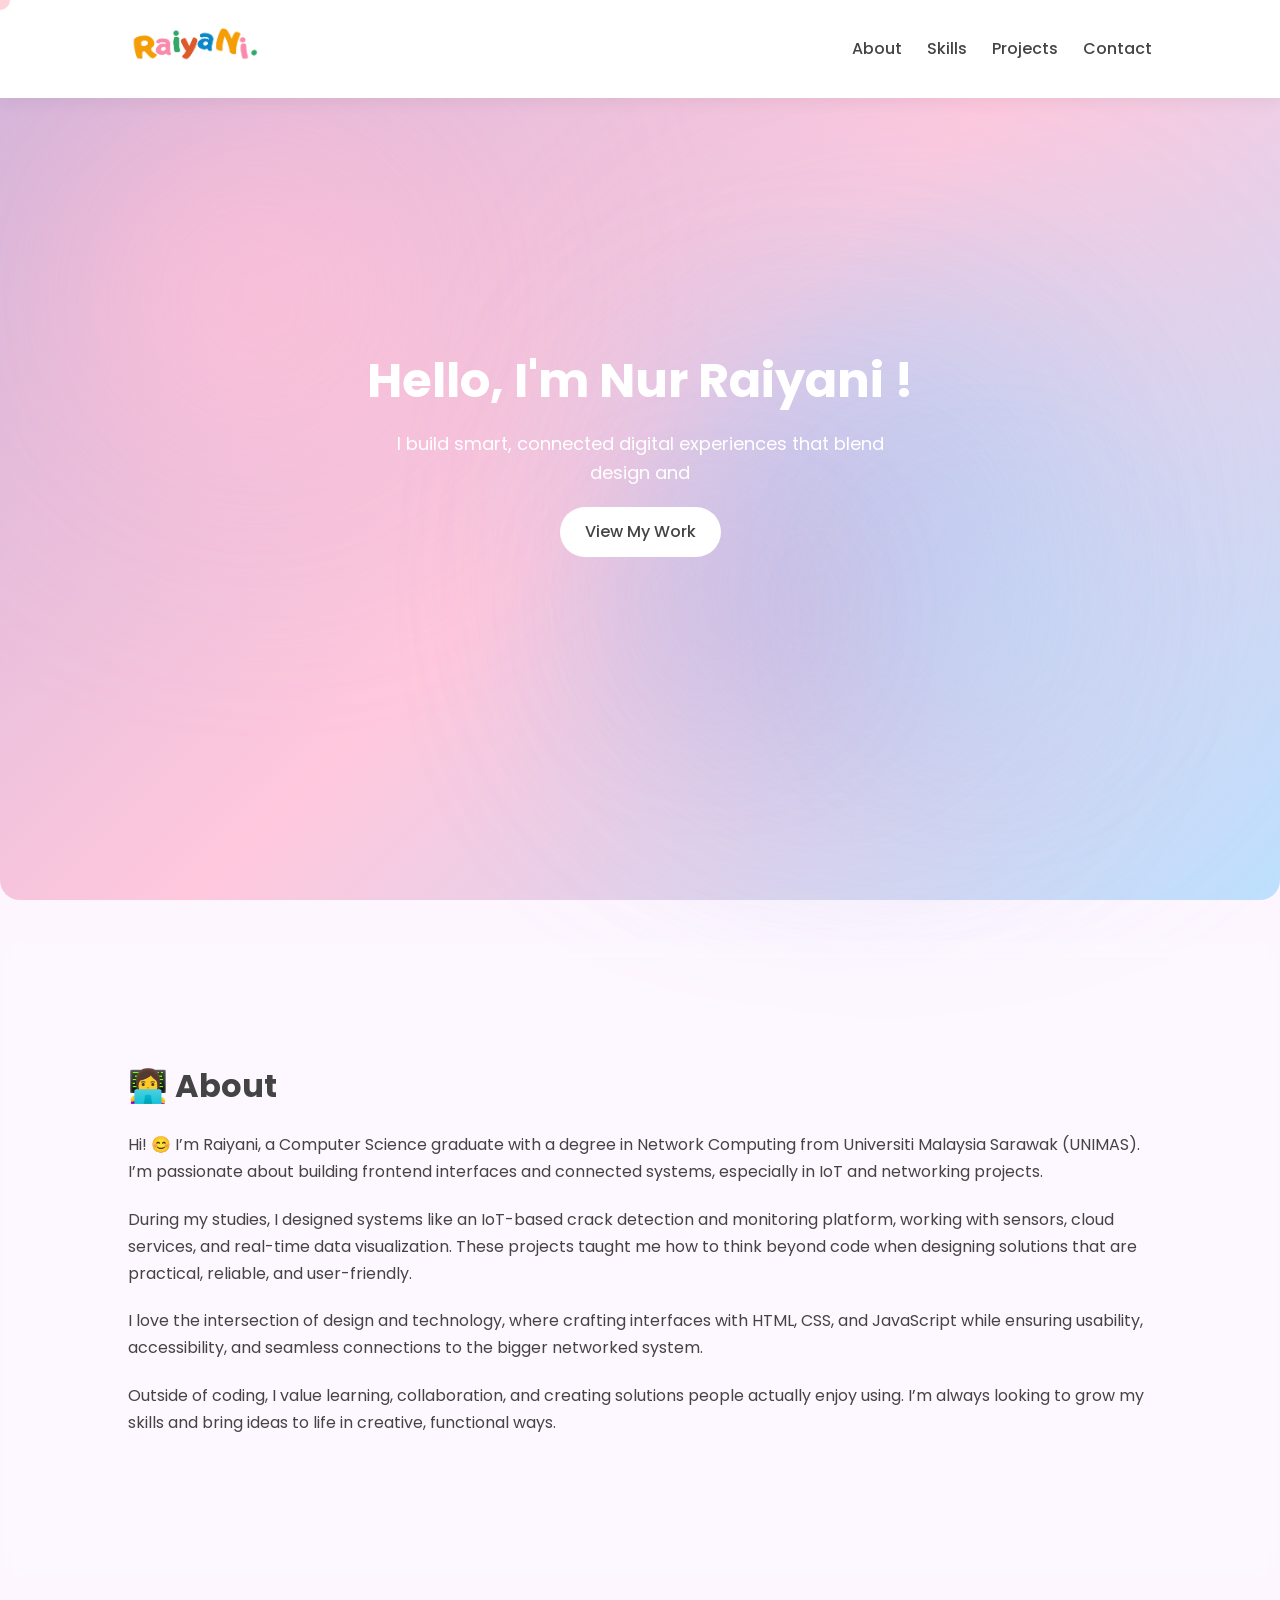
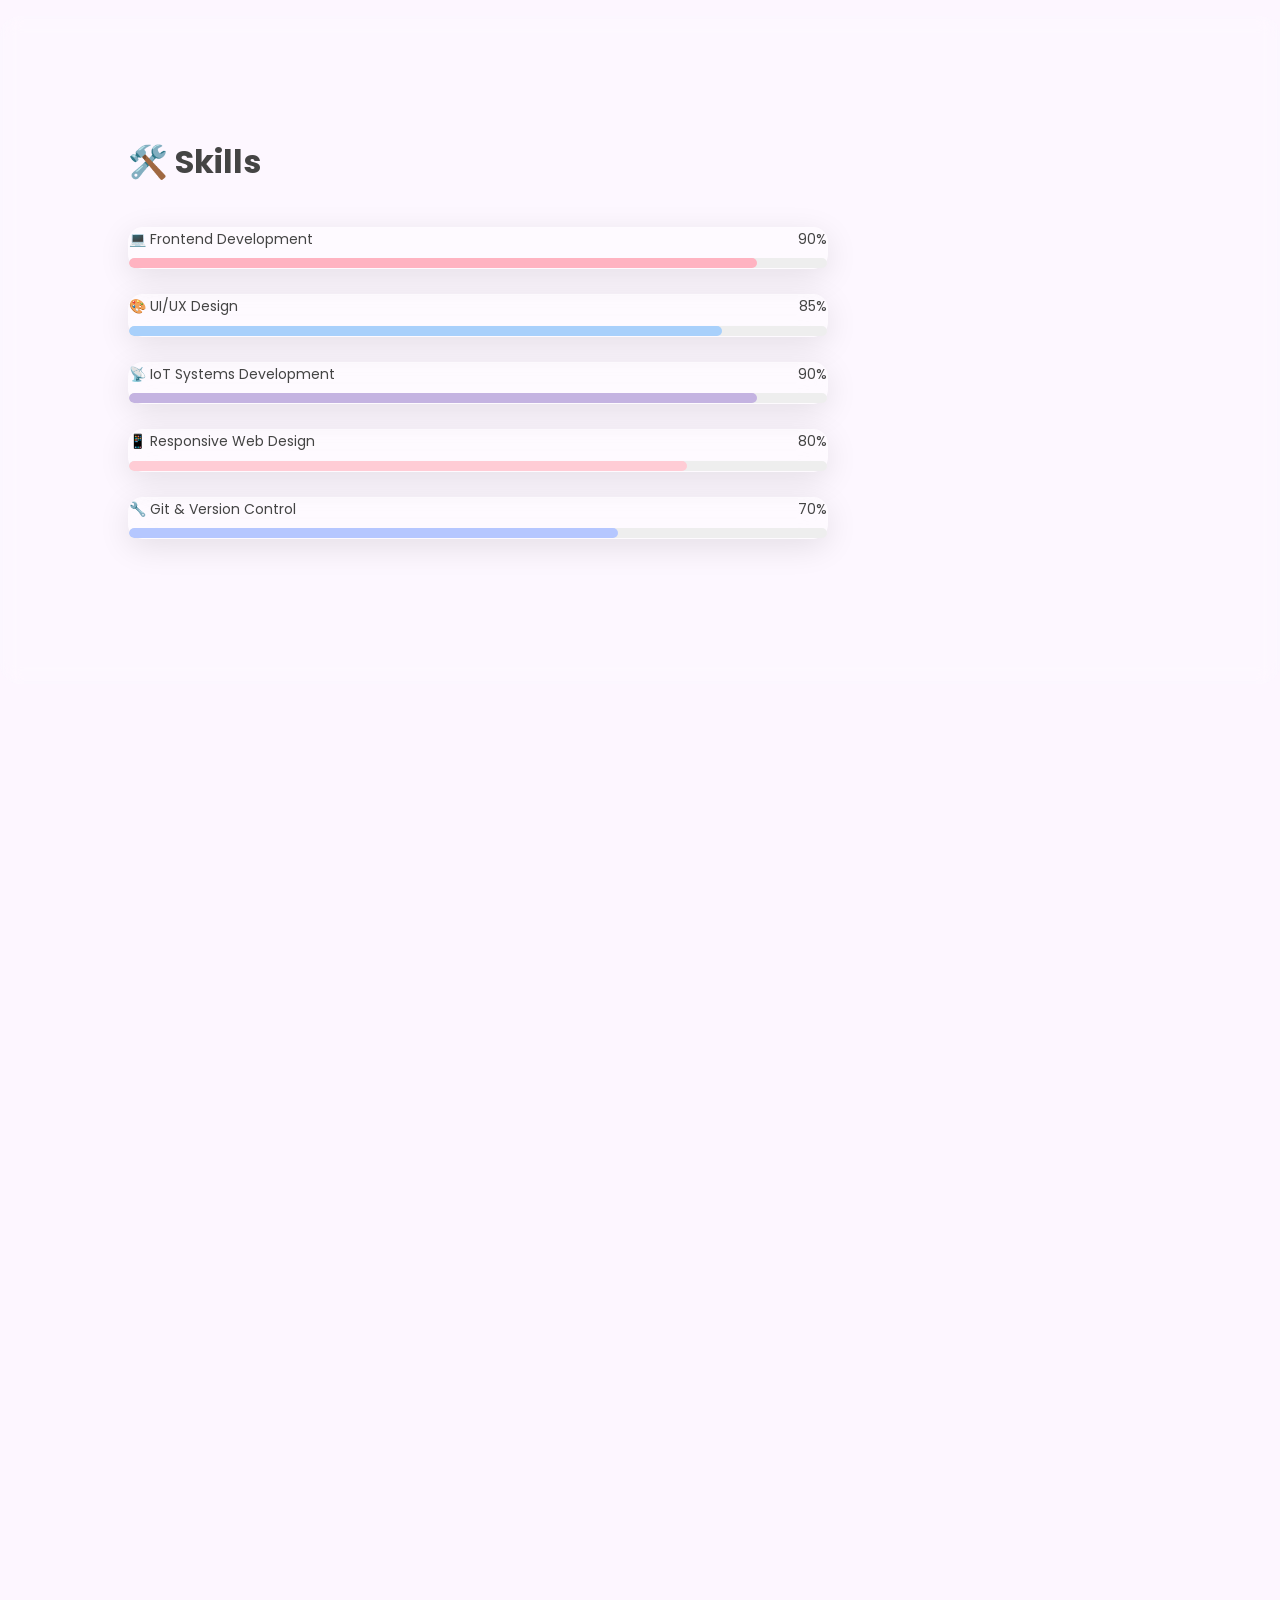
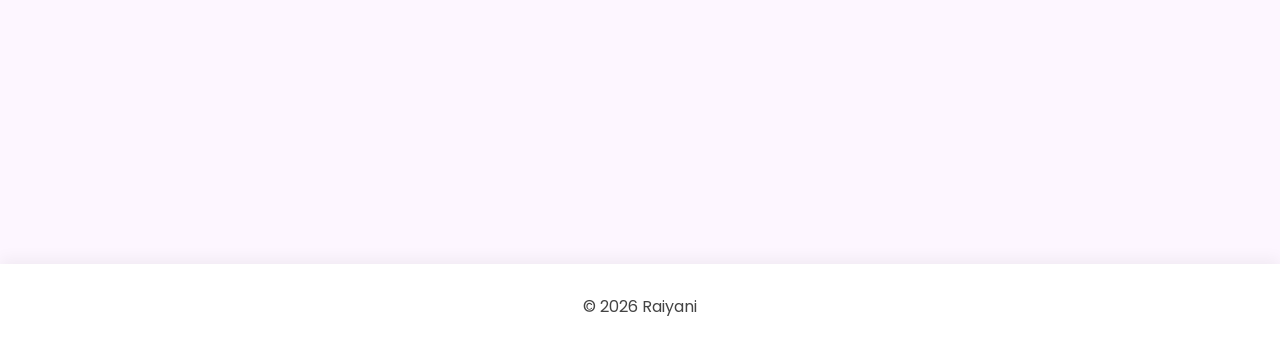
==== index.html @ e4a605f2 "beautify skills part" ====
<!DOCTYPE html>
<html lang="en">
<head>
  <meta charset="UTF-8">
  <meta name="viewport" content="width=device-width, initial-scale=1.0">
  <title>Raiyani Portfolio</title>
  <link rel="stylesheet" href="style.css">
  <link href="https://fonts.googleapis.com/css2?family=Poppins:wght@300;400;600&display=swap" rel="stylesheet">
</head>
<body>

  <!-- NAVBAR -->
  <header>
    <nav class="navbar">
       <div class="logo">
        <a href="#hero">
          <img src="images/logo.png" alt="Raiyani Logo" />
        </a>
      </div>
      <ul class="nav-links">
        <li><a href="#about">About</a></li>
        <li><a href="#skills">Skills</a></li>
        <li><a href="#projects">Projects</a></li>
        <li><a href="#contact">Contact</a></li>
      </ul>
      <div class="hamburger">
        <span></span>
        <span></span>
        <span></span>
      </div>
    </nav>
  </header>

  <!-- HERO -->
  <section class="hero">
    <div class="hero-content">
      <h1>Hello, I'm <span>Nur Raiyani !</span></h1>
      <p class="typing"></p>
      <a href="#projects" class="btn">View My Work</a>
    </div>

    <!-- Floating Shapes -->
    <div class="floating-shape shape1"></div>
    <div class="floating-shape shape2"></div>
    <div class="floating-shape shape3"></div>

    <!-- Animated Blobs -->
    <div class="blob blob1"></div>
    <div class="blob blob2"></div>
    <div class="blob blob3"></div>
  </section>

  <!-- ABOUT -->
  <section id="about">
    <h2>👩‍💻 About</h2>
    <p>
    Hi! 😊 I’m Raiyani, a Computer Science graduate with a degree in Network Computing from Universiti Malaysia Sarawak (UNIMAS). I’m passionate about building frontend interfaces and connected systems, especially in IoT and networking projects.
    </p>

    <p>
    During my studies, I designed systems like an IoT-based crack detection and monitoring platform, working with sensors, cloud services, and real-time data visualization. These projects taught me how to think beyond code when designing solutions that are practical, reliable, and user-friendly.
    </p>

    <p>
    I love the intersection of design and technology, where crafting interfaces with HTML, CSS, and JavaScript while ensuring usability, accessibility, and seamless connections to the bigger networked system.
    </p>

    <p>
    Outside of coding, I value learning, collaboration, and creating solutions people actually enjoy using. I’m always looking to grow my skills and bring ideas to life in creative, functional ways.
    </p>
  </section>

  <!-- SKILLS -->
  <section id="skills">
    <h2>🛠️ Skills</h2>
    <div class="skills-container">
      <div class="skill-bar">
        <div class="skill-info"><span>💻 Frontend Development</span><span>90%</span></div>
        <div class="skill-progress"><div class="skill-fill html"></div></div>
      </div>
      <div class="skill-bar">
        <div class="skill-info"><span>🎨 UI/UX Design</span><span>85%</span></div>
        <div class="skill-progress"><div class="skill-fill css"></div></div>
      </div>
      <div class="skill-bar">
        <div class="skill-info"><span>📡 IoT Systems Development</span><span>90%</span></div>
        <div class="skill-progress"><div class="skill-fill js"></div></div>
      </div>
      <div class="skill-bar">
        <div class="skill-info"><span>📱 Responsive Web Design</span><span>80%</span></div>
        <div class="skill-progress"><div class="skill-fill ui"></div></div>
      </div>
      <div class="skill-bar">
        <div class="skill-info"><span>🔧 Git & Version Control</span><span>70%</span></div>
        <div class="skill-progress"><div class="skill-fill figma"></div></div>
      </div>
    </div>
  </section>

  <!-- PROJECTS -->
  <section id="projects">
    <h2>📂 Projects</h2>
    <div class="projects-grid">

      <div class="project-card">
        <div class="project-img-container">
          <img src="images/project1.png" alt="Project">
          <span class="open-text">OPEN</span>
        </div>
        <div class="project-info">
          <h3>Portfolio Website</h3>
          <p>A modern responsive portfolio built with HTML, CSS and JavaScript.</p>
          <div class="project-tags">
            <span>HTML</span>
            <span>CSS</span>
            <span>JavaScript</span>
          </div>
          <div class="project-links">
            <a href="#">Live</a>
            <a href="#">Code</a>
          </div>
        </div>
      </div>

      <div class="project-card">
        <div class="project-img-container">
          <img src="images/project2.png" alt="Project">
          <span class="open-text">OPEN</span>
        </div>
        <div class="project-info">
          <h3>UI Design Concept</h3>
          <p>Designed modern UI layouts and components using Figma.</p>
          <div class="project-tags">
            <span>UI</span>
            <span>Figma</span>
            <span>Design</span>
          </div>
          <div class="project-links">
            <a href="#">Preview</a>
          </div>
        </div>
      </div>

    </div>
  </section>

  <!-- CONTACT -->
  <section id="contact">
    <h2>📞 Contact</h2>
    <p>Email: your@email.com</p>
  </section>

  <!-- FOOTER -->
  <footer>
    <p>© 2026 Raiyani</p>
  </footer>

  <!-- PINK CURSOR -->
  <div class="cursor"></div>

  <script src="script.js"></script>
</body>
</html>
---- style.css ----
/* RESET */
*{margin:0;padding:0;box-sizing:border-box;}
body{font-family:'Poppins',sans-serif;background:#fdf6ff;color:#444;line-height:1.6;}
html{scroll-behavior:smooth;scroll-padding-top:80px;}

/* NAVBAR */
.navbar{display:flex;justify-content:space-between;align-items:center;padding:20px 10%;position:fixed;top:0;width:100%;background:white;box-shadow:0 5px 15px rgba(0,0,0,0.05);z-index:1000;}
.logo img {
  height: 50px;       /* adjust size as needed */
  width: auto;
  object-fit: contain;
}
.nav-links{display:flex;list-style:none;}
.nav-links li{margin-left:25px;}
.nav-links a{text-decoration:none;color:#444;font-weight:500;transition:0.3s;}
.nav-links a:hover{color:#a2d2ff;}
.hamburger{display:none;flex-direction:column;cursor:pointer;}
.hamburger span{height:3px;width:25px;background:#444;margin:4px 0;border-radius:5px;transition:0.3s;}

h2 {
  display: flex;
  align-items: center;
  gap: 10px;
}

/* HERO */
.hero{height:100vh;display:flex;align-items:center;justify-content:center;position:relative;text-align:center;background:linear-gradient(135deg,#cdb4db,#ffc8dd,#bde0fe);overflow:visible;color:white;}
.hero-content{position:relative;z-index:2;}
.hero-content h1{font-size:48px;margin-bottom:10px;}
.hero span{color:white;}
.hero-content p{max-width:500px;margin:auto;}
.typing{margin-top:10px;font-size:18px;color:white;min-height:24px;}
.btn{display:inline-block;margin-top:20px;padding:12px 25px;background:white;color:#444;border-radius:25px;text-decoration:none;font-weight:500;transition:0.3s;}
.btn:hover{transform:translateY(-3px);box-shadow:0 5px 15px rgba(0,0,0,0.1);}

/* FLOATING SHAPES */
.floating-shape{position:absolute;border-radius:50%;opacity:0.4;filter:blur(80px);animation:float 10s infinite ease-in-out;z-index:1;will-change:transform,opacity;}
.shape1{width:250px;height:250px;background:#ffc8dd;top:20%;left:10%;}
.shape2{width:200px;height:200px;background:#bde0fe;bottom:20%;right:15%;animation-delay:2s;}
.shape3{width:150px;height:150px;background:#cdb4db;top:60%;left:50%;animation-delay:4s;}
@keyframes float{0%{transform:translateY(0)}50%{transform:translateY(-30px)}100%{transform:translateY(0)}}

/* ANIMATED BLOBS */
.blob{position:absolute;border-radius:50%;filter: blur(120px);opacity:0.7;animation:blobMove 30s infinite alternate;z-index:0;background-size:200% 200%;will-change:transform,opacity;}
.blob1{width:400px;height:400px;background:linear-gradient(135deg, #ffafcc, #ffc8dd);top:10%;left:5%;animation-delay:0s;}
.blob2{width:500px;height:500px;background:linear-gradient(135deg, #a8d0fb, #bde0fe);top:30%;right:10%;animation-delay:5s;}
.blob3{width:350px;height:350px;background:linear-gradient(135deg, #c4b3e1, #cdb4db);bottom:15%;left:50%;animation-delay:10s;}
@keyframes blobMove{0%{transform:translate(0px,0px) scale(1);background-position:0% 50%;}50%{transform:translate(50px,-30px) scale(1.1);background-position:100% 50%;}100%{transform:translate(-30px,50px) scale(0.9);background-position:0% 50%;}}

/* SECTIONS */
section{padding:120px 10%;background: rgba(255,255,255,0.15);backdrop-filter: blur(10px);-webkit-backdrop-filter: blur(10px);border-radius: 20px;margin-bottom:40px;}
section:not(.hero){opacity:0;transform:translateY(40px);transition:0.6s;}
h2{font-size:32px;margin-bottom:20px;}

#about p {
  margin-bottom: 20px; /* adds space between paragraphs */
  line-height: 1.7;     /* makes it more readable */
}

/* SKILLS */
.skills-container{max-width:700px;margin-top:40px;}
.skill-bar{margin-bottom:25px;background: rgba(255,255,255,0.25);backdrop-filter: blur(15px);-webkit-backdrop-filter: blur(15px);border-radius: 15px;box-shadow: 0 8px 32px rgba(0,0,0,0.1);transition: 0.3s ease;border: 1px solid rgba(255,255,255,0.2);}
.skill-bar:hover{transform: translateY(-5px) scale(1.02);box-shadow: 0 15px 35px rgba(0,0,0,0.15);}
.skill-info{display:flex;justify-content:space-between;margin-bottom:8px;font-size:14px;}
.skill-progress{width:100%;height:10px;background:#eee;border-radius:20px;overflow:hidden;}
.skill-fill{height:100%;width:0;border-radius:20px;transition:width 1.5s ease;}
.skill-fill.html{background:#ffb3c1;}
.skill-fill.css{background:#a8d0fb;}
.skill-fill.js{background:#c4b3e1;}
.skill-fill.ui{background:#ffccd5;}
.skill-fill.figma{background:#b5c7ff;}

/* PROJECTS */
.projects-grid{display:grid;grid-template-columns:repeat(auto-fit,minmax(250px,1fr));gap:30px;margin-top:30px;}
.project-card{position:relative;background:white;padding:20px;border-radius:15px;box-shadow:0 10px 25px rgba(0,0,0,0.08);transition:0.3s;cursor:pointer;}
.project-card:hover{transform:translateY(-5px) scale(1.02);box-shadow:0 15px 35px rgba(0,0,0,0.15);}

/* IMAGE HOVER + OPEN TEXT */
.project-img-container{position:relative;overflow:hidden;border-radius:10px;}
.project-img-container img{width:100%;height:180px;object-fit:cover;transition:filter 0.3s ease, transform 0.3s ease;}
.project-img-container:hover img{filter:blur(3px);transform:scale(1.05);}
.open-text{position:absolute;top:50%;left:50%;transform:translate(-50%,-50%);color:white;font-weight:600;font-size:24px;opacity:0;pointer-events:none;transition:opacity 0.3s ease;}
.project-img-container:hover .open-text{opacity:1;}
.project-info{position:static;opacity:1;background:none;backdrop-filter:none;color:#444;}
.project-info h3{margin-bottom:10px;font-size:18px;}
.project-info p{font-size:14px;margin-bottom:10px;}
.project-tags{margin-bottom:10px;}
.project-tags span{background:#f0f0f0;color:#444;font-weight:500;padding:4px 10px;border-radius:12px;margin-right:5px;}
.project-links a{text-decoration:none;background:#cdb4db;color:white;padding:6px 12px;border-radius:15px;font-size:12px;margin-right:5px;transition:0.3s;}
.project-links a:hover{background:#a2d2ff;}

/* CONTACT & FOOTER */
#contact p{margin-top:10px;}
footer{text-align:center;padding:30px;background:white;margin-top:60px;box-shadow:0 -5px 15px rgba(0,0,0,0.05);}

/* CURSOR */
.cursor{position:fixed;top:0;left:0;width:20px;height:20px;background:rgba(255,192,203,0.7);border-radius:50%;pointer-events:none;transform:translate(-50%,-50%);transition:width 0.2s ease,height 0.2s ease,background 0.2s ease;z-index:2000;}

/* MOBILE */
@media(max-width:768px){
  .hero h1{font-size:32px;}
  .hero-content p{font-size:14px;}
  .hamburger{display:flex;}
  .nav-links{position:absolute;top:70px;right:0;background:white;width:200px;flex-direction:column;text-align:center;padding:20px 0;box-shadow:0 10px 20px rgba(0,0,0,0.1);transform:translateX(100%);transition:0.3s;}
  .nav-links li{margin:15px 0;}
  .nav-links.active{transform:translateX(0);}
  section{padding:100px 8%;}
  .projects-grid{grid-template-columns:1fr;}
  .blob2,.blob3,.floating-shape{display:none;}
  .floating-shape{filter:blur(40px);}
  .blob{filter:blur(80px);}
}
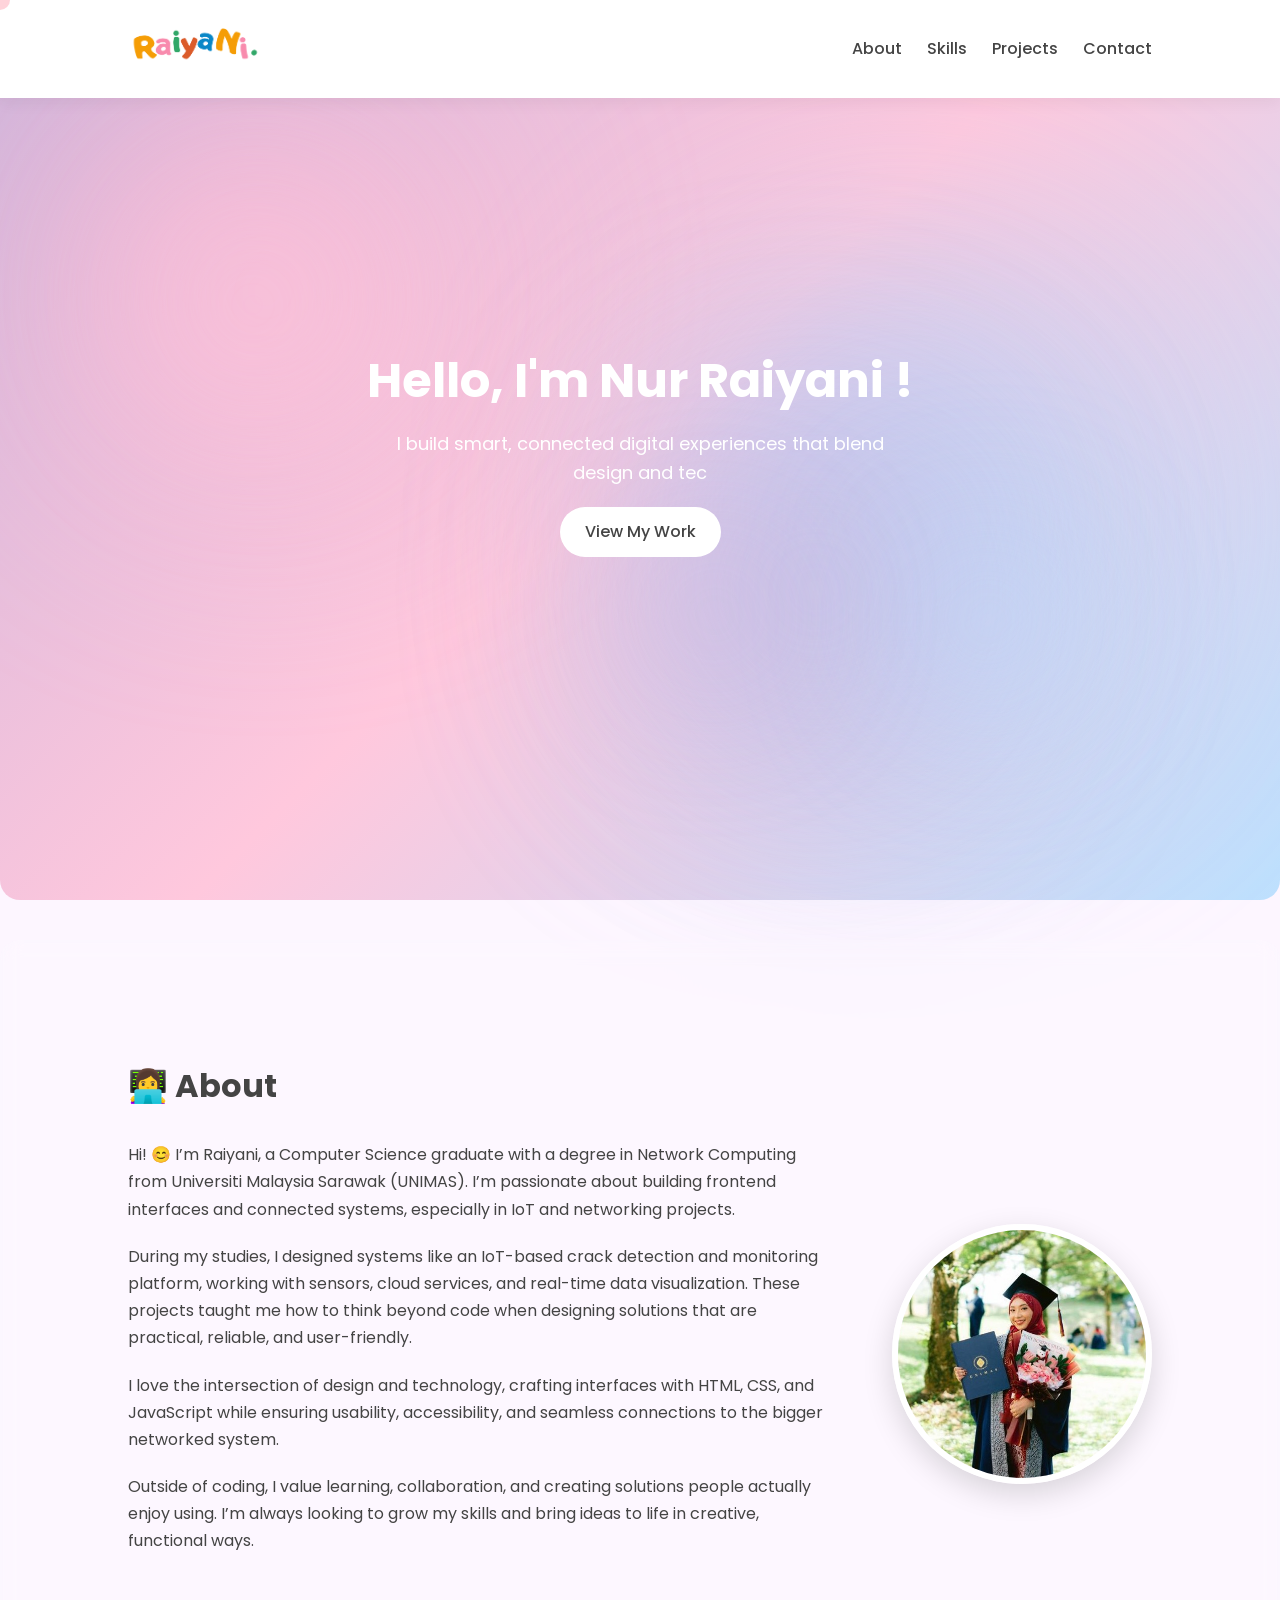
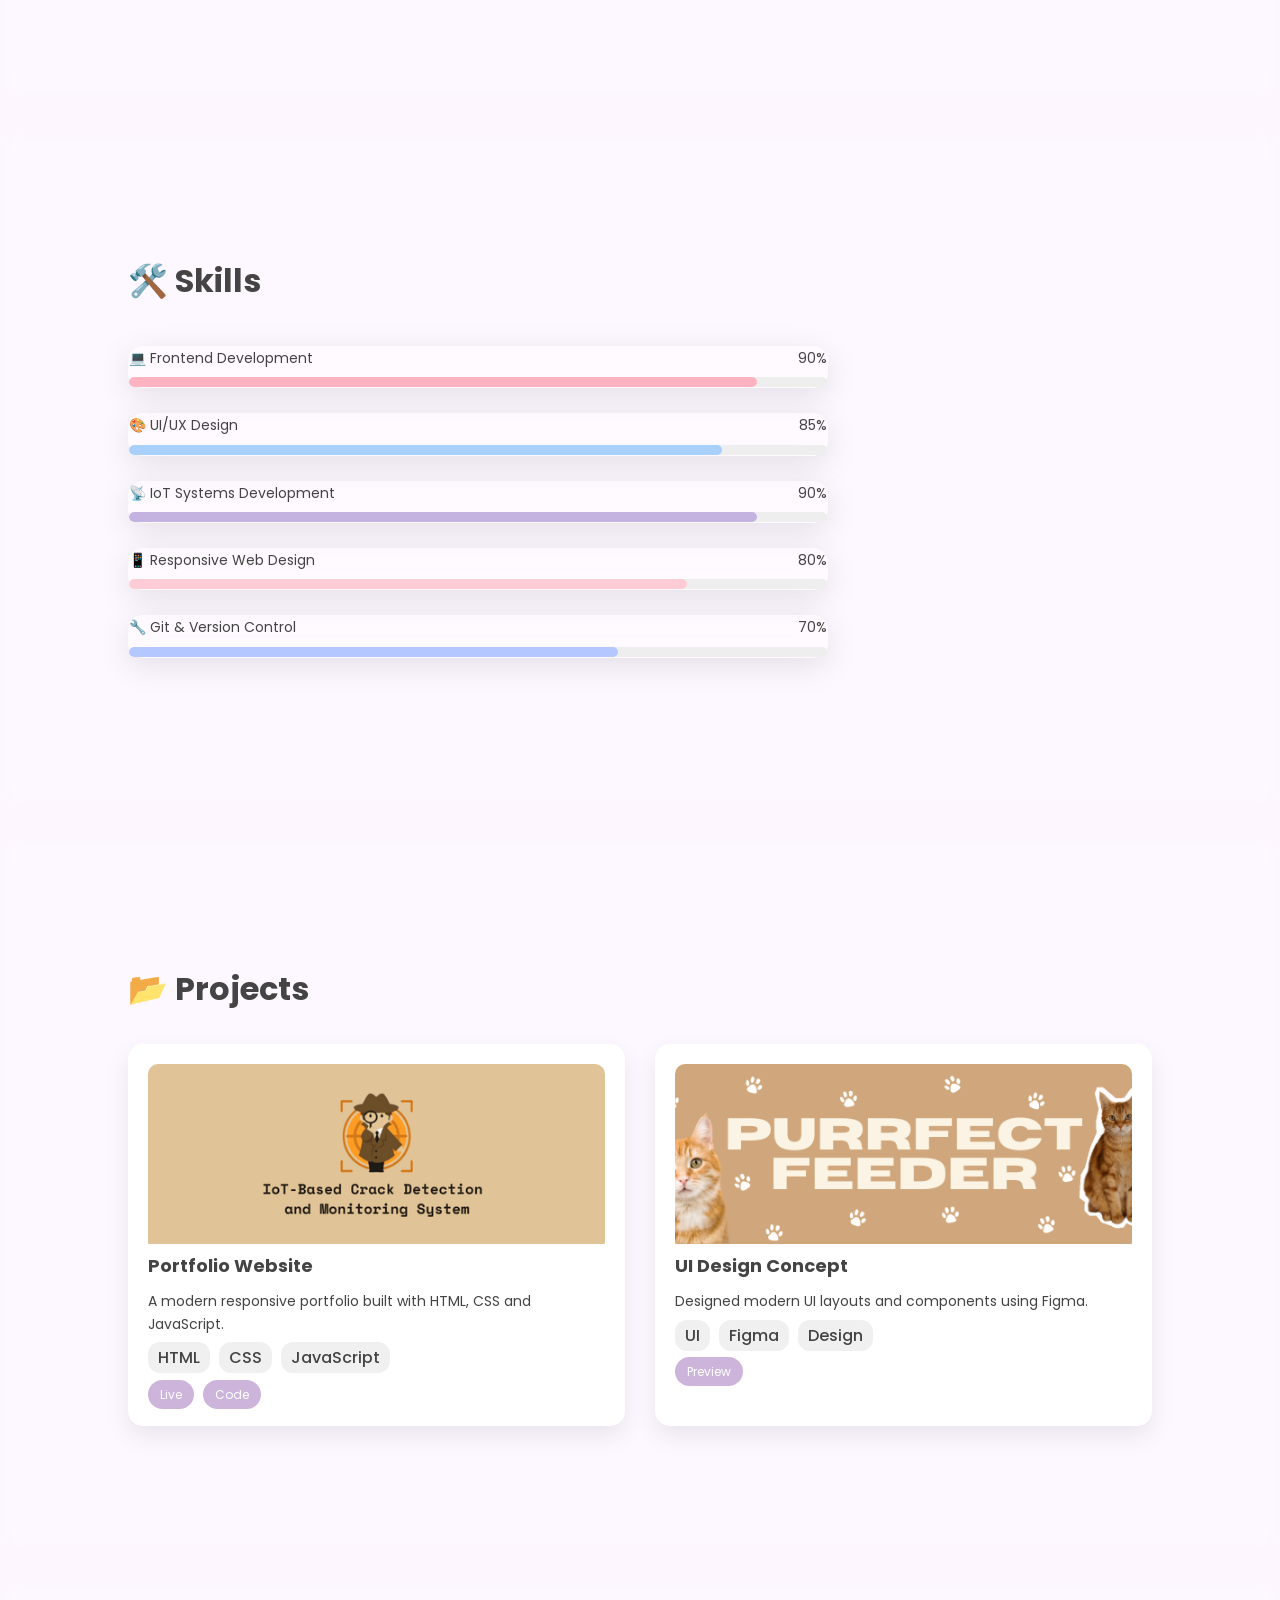
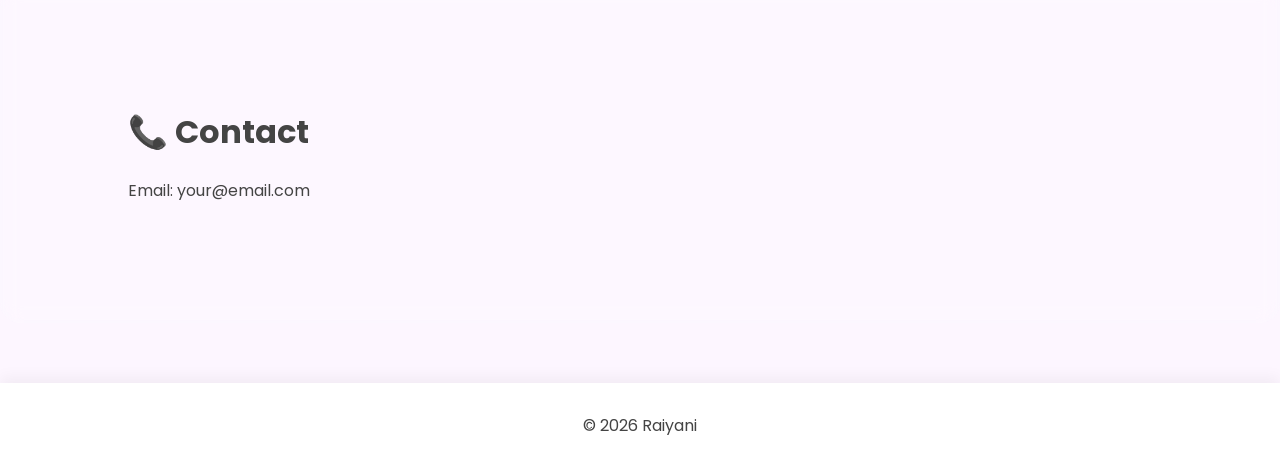
==== commit 5f23b63f: "update about" ====
--- a/index.html
+++ b/index.html
@@ -1,163 +1,221 @@
 <!DOCTYPE html>
 <html lang="en">
 <head>
-  <meta charset="UTF-8">
-  <meta name="viewport" content="width=device-width, initial-scale=1.0">
-  <title>Raiyani Portfolio</title>
-  <link rel="stylesheet" href="style.css">
-  <link href="https://fonts.googleapis.com/css2?family=Poppins:wght@300;400;600&display=swap" rel="stylesheet">
+<meta charset="UTF-8">
+<meta name="viewport" content="width=device-width, initial-scale=1.0">
+<title>Raiyani Portfolio</title>
+
+<link rel="stylesheet" href="style.css">
+
+<link href="https://fonts.googleapis.com/css2?family=Poppins:wght@300;400;600&display=swap" rel="stylesheet">
 </head>
+
 <body>
 
-  <!-- NAVBAR -->
-  <header>
-    <nav class="navbar">
-       <div class="logo">
-        <a href="#hero">
-          <img src="images/logo.png" alt="Raiyani Logo" />
-        </a>
-      </div>
-      <ul class="nav-links">
-        <li><a href="#about">About</a></li>
-        <li><a href="#skills">Skills</a></li>
-        <li><a href="#projects">Projects</a></li>
-        <li><a href="#contact">Contact</a></li>
-      </ul>
-      <div class="hamburger">
-        <span></span>
-        <span></span>
-        <span></span>
-      </div>
-    </nav>
-  </header>
-
-  <!-- HERO -->
-  <section class="hero">
-    <div class="hero-content">
-      <h1>Hello, I'm <span>Nur Raiyani !</span></h1>
-      <p class="typing"></p>
-      <a href="#projects" class="btn">View My Work</a>
-    </div>
-
-    <!-- Floating Shapes -->
-    <div class="floating-shape shape1"></div>
-    <div class="floating-shape shape2"></div>
-    <div class="floating-shape shape3"></div>
-
-    <!-- Animated Blobs -->
-    <div class="blob blob1"></div>
-    <div class="blob blob2"></div>
-    <div class="blob blob3"></div>
-  </section>
-
-  <!-- ABOUT -->
-  <section id="about">
-    <h2>👩‍💻 About</h2>
-    <p>
-    Hi! 😊 I’m Raiyani, a Computer Science graduate with a degree in Network Computing from Universiti Malaysia Sarawak (UNIMAS). I’m passionate about building frontend interfaces and connected systems, especially in IoT and networking projects.
-    </p>
-
-    <p>
-    During my studies, I designed systems like an IoT-based crack detection and monitoring platform, working with sensors, cloud services, and real-time data visualization. These projects taught me how to think beyond code when designing solutions that are practical, reliable, and user-friendly.
-    </p>
-
-    <p>
-    I love the intersection of design and technology, where crafting interfaces with HTML, CSS, and JavaScript while ensuring usability, accessibility, and seamless connections to the bigger networked system.
-    </p>
-
-    <p>
-    Outside of coding, I value learning, collaboration, and creating solutions people actually enjoy using. I’m always looking to grow my skills and bring ideas to life in creative, functional ways.
-    </p>
-  </section>
-
-  <!-- SKILLS -->
-  <section id="skills">
-    <h2>🛠️ Skills</h2>
-    <div class="skills-container">
-      <div class="skill-bar">
-        <div class="skill-info"><span>💻 Frontend Development</span><span>90%</span></div>
-        <div class="skill-progress"><div class="skill-fill html"></div></div>
-      </div>
-      <div class="skill-bar">
-        <div class="skill-info"><span>🎨 UI/UX Design</span><span>85%</span></div>
-        <div class="skill-progress"><div class="skill-fill css"></div></div>
-      </div>
-      <div class="skill-bar">
-        <div class="skill-info"><span>📡 IoT Systems Development</span><span>90%</span></div>
-        <div class="skill-progress"><div class="skill-fill js"></div></div>
-      </div>
-      <div class="skill-bar">
-        <div class="skill-info"><span>📱 Responsive Web Design</span><span>80%</span></div>
-        <div class="skill-progress"><div class="skill-fill ui"></div></div>
-      </div>
-      <div class="skill-bar">
-        <div class="skill-info"><span>🔧 Git & Version Control</span><span>70%</span></div>
-        <div class="skill-progress"><div class="skill-fill figma"></div></div>
-      </div>
-    </div>
-  </section>
-
-  <!-- PROJECTS -->
-  <section id="projects">
-    <h2>📂 Projects</h2>
-    <div class="projects-grid">
-
-      <div class="project-card">
-        <div class="project-img-container">
-          <img src="images/project1.png" alt="Project">
-          <span class="open-text">OPEN</span>
-        </div>
-        <div class="project-info">
-          <h3>Portfolio Website</h3>
-          <p>A modern responsive portfolio built with HTML, CSS and JavaScript.</p>
-          <div class="project-tags">
-            <span>HTML</span>
-            <span>CSS</span>
-            <span>JavaScript</span>
-          </div>
-          <div class="project-links">
-            <a href="#">Live</a>
-            <a href="#">Code</a>
-          </div>
-        </div>
-      </div>
-
-      <div class="project-card">
-        <div class="project-img-container">
-          <img src="images/project2.png" alt="Project">
-          <span class="open-text">OPEN</span>
-        </div>
-        <div class="project-info">
-          <h3>UI Design Concept</h3>
-          <p>Designed modern UI layouts and components using Figma.</p>
-          <div class="project-tags">
-            <span>UI</span>
-            <span>Figma</span>
-            <span>Design</span>
-          </div>
-          <div class="project-links">
-            <a href="#">Preview</a>
-          </div>
-        </div>
-      </div>
-
-    </div>
-  </section>
-
-  <!-- CONTACT -->
-  <section id="contact">
-    <h2>📞 Contact</h2>
-    <p>Email: your@email.com</p>
-  </section>
-
-  <!-- FOOTER -->
-  <footer>
-    <p>© 2026 Raiyani</p>
-  </footer>
-
-  <!-- PINK CURSOR -->
-  <div class="cursor"></div>
-
-  <script src="script.js"></script>
+<!-- NAVBAR -->
+<header>
+<nav class="navbar">
+
+<div class="logo">
+<a href="#hero">
+<img src="images/logo.png" alt="Raiyani Logo">
+</a>
+</div>
+
+<ul class="nav-links">
+<li><a href="#about">About</a></li>
+<li><a href="#skills">Skills</a></li>
+<li><a href="#projects">Projects</a></li>
+<li><a href="#contact">Contact</a></li>
+</ul>
+
+<div class="hamburger">
+<span></span>
+<span></span>
+<span></span>
+</div>
+
+</nav>
+</header>
+
+
+<!-- HERO -->
+<section class="hero" id="hero">
+
+<div class="hero-content">
+<h1>Hello, I'm <span>Nur Raiyani !</span></h1>
+<p class="typing"></p>
+<a href="#projects" class="btn">View My Work</a>
+</div>
+
+<div class="floating-shape shape1"></div>
+<div class="floating-shape shape2"></div>
+<div class="floating-shape shape3"></div>
+
+<div class="blob blob1"></div>
+<div class="blob blob2"></div>
+<div class="blob blob3"></div>
+
+</section>
+
+
+<!-- ABOUT -->
+<section id="about">
+
+<h2>👩‍💻 About</h2>
+
+<div class="about-container">
+
+<div class="about-text">
+
+<p>
+Hi! 😊 I’m Raiyani, a Computer Science graduate with a degree in Network Computing from Universiti Malaysia Sarawak (UNIMAS). I’m passionate about building frontend interfaces and connected systems, especially in IoT and networking projects.
+</p>
+
+<p>
+During my studies, I designed systems like an IoT-based crack detection and monitoring platform, working with sensors, cloud services, and real-time data visualization. These projects taught me how to think beyond code when designing solutions that are practical, reliable, and user-friendly.
+</p>
+
+<p>
+I love the intersection of design and technology, crafting interfaces with HTML, CSS, and JavaScript while ensuring usability, accessibility, and seamless connections to the bigger networked system.
+</p>
+
+<p>
+Outside of coding, I value learning, collaboration, and creating solutions people actually enjoy using. I’m always looking to grow my skills and bring ideas to life in creative, functional ways.
+</p>
+
+</div>
+
+
+<div class="about-image">
+<img src="images/profile.jpeg" alt="Nur Raiyani">
+</div>
+
+</div>
+
+</section>
+
+
+<!-- SKILLS -->
+<section id="skills">
+
+<h2>🛠️ Skills</h2>
+
+<div class="skills-container">
+
+<div class="skill-bar">
+<div class="skill-info"><span>💻 Frontend Development</span><span>90%</span></div>
+<div class="skill-progress"><div class="skill-fill html"></div></div>
+</div>
+
+<div class="skill-bar">
+<div class="skill-info"><span>🎨 UI/UX Design</span><span>85%</span></div>
+<div class="skill-progress"><div class="skill-fill css"></div></div>
+</div>
+
+<div class="skill-bar">
+<div class="skill-info"><span>📡 IoT Systems Development</span><span>90%</span></div>
+<div class="skill-progress"><div class="skill-fill js"></div></div>
+</div>
+
+<div class="skill-bar">
+<div class="skill-info"><span>📱 Responsive Web Design</span><span>80%</span></div>
+<div class="skill-progress"><div class="skill-fill ui"></div></div>
+</div>
+
+<div class="skill-bar">
+<div class="skill-info"><span>🔧 Git & Version Control</span><span>70%</span></div>
+<div class="skill-progress"><div class="skill-fill figma"></div></div>
+</div>
+
+</div>
+
+</section>
+
+
+<!-- PROJECTS -->
+<section id="projects">
+
+<h2>📂 Projects</h2>
+
+<div class="projects-grid">
+
+<div class="project-card">
+
+<div class="project-img-container">
+<img src="images/project1.png" alt="Project">
+<span class="open-text">OPEN</span>
+</div>
+
+<div class="project-info">
+<h3>Portfolio Website</h3>
+<p>A modern responsive portfolio built with HTML, CSS and JavaScript.</p>
+
+<div class="project-tags">
+<span>HTML</span>
+<span>CSS</span>
+<span>JavaScript</span>
+</div>
+
+<div class="project-links">
+<a href="#">Live</a>
+<a href="#">Code</a>
+</div>
+
+</div>
+
+</div>
+
+
+<div class="project-card">
+
+<div class="project-img-container">
+<img src="images/project2.png" alt="Project">
+<span class="open-text">OPEN</span>
+</div>
+
+<div class="project-info">
+<h3>UI Design Concept</h3>
+<p>Designed modern UI layouts and components using Figma.</p>
+
+<div class="project-tags">
+<span>UI</span>
+<span>Figma</span>
+<span>Design</span>
+</div>
+
+<div class="project-links">
+<a href="#">Preview</a>
+</div>
+
+</div>
+
+</div>
+
+</div>
+
+</section>
+
+
+<!-- CONTACT -->
+<section id="contact">
+
+<h2>📞 Contact</h2>
+
+<p>Email: your@email.com</p>
+
+</section>
+
+
+<!-- FOOTER -->
+<footer>
+<p>© 2026 Raiyani</p>
+</footer>
+
+
+<div class="cursor"></div>
+
+<script src="script.js"></script>
+
 </body>
 </html>
--- a/style.css
+++ b/style.css
@@ -52,9 +52,36 @@
 section:not(.hero){opacity:0;transform:translateY(40px);transition:0.6s;}
 h2{font-size:32px;margin-bottom:20px;}
 
-#about p {
-  margin-bottom: 20px; /* adds space between paragraphs */
-  line-height: 1.7;     /* makes it more readable */
+/* ABOUT LAYOUT */
+
+.about-container{
+display:flex;
+align-items:center;
+justify-content:space-between;
+gap:60px;
+margin-top:30px;
+}
+
+.about-text{
+flex:1;
+}
+
+.about-text p{
+margin-bottom:20px;
+line-height:1.7;
+}
+
+.about-image{
+flex-shrink:0;
+}
+
+.about-image img{
+width:260px;
+height:260px;
+object-fit:cover;
+border-radius:50%;
+border:6px solid white;
+box-shadow:0 10px 30px rgba(0,0,0,0.15);
 }
 
 /* SKILLS */
@@ -109,4 +136,13 @@
   .blob2,.blob3,.floating-shape{display:none;}
   .floating-shape{filter:blur(40px);}
   .blob{filter:blur(80px);}
+  .about-container{
+    flex-direction:column;
+    text-align:center;
+  }
+  .about-image img{
+    margin-top:20px;
+    width:200px;
+    height:200px;
+  }
 }
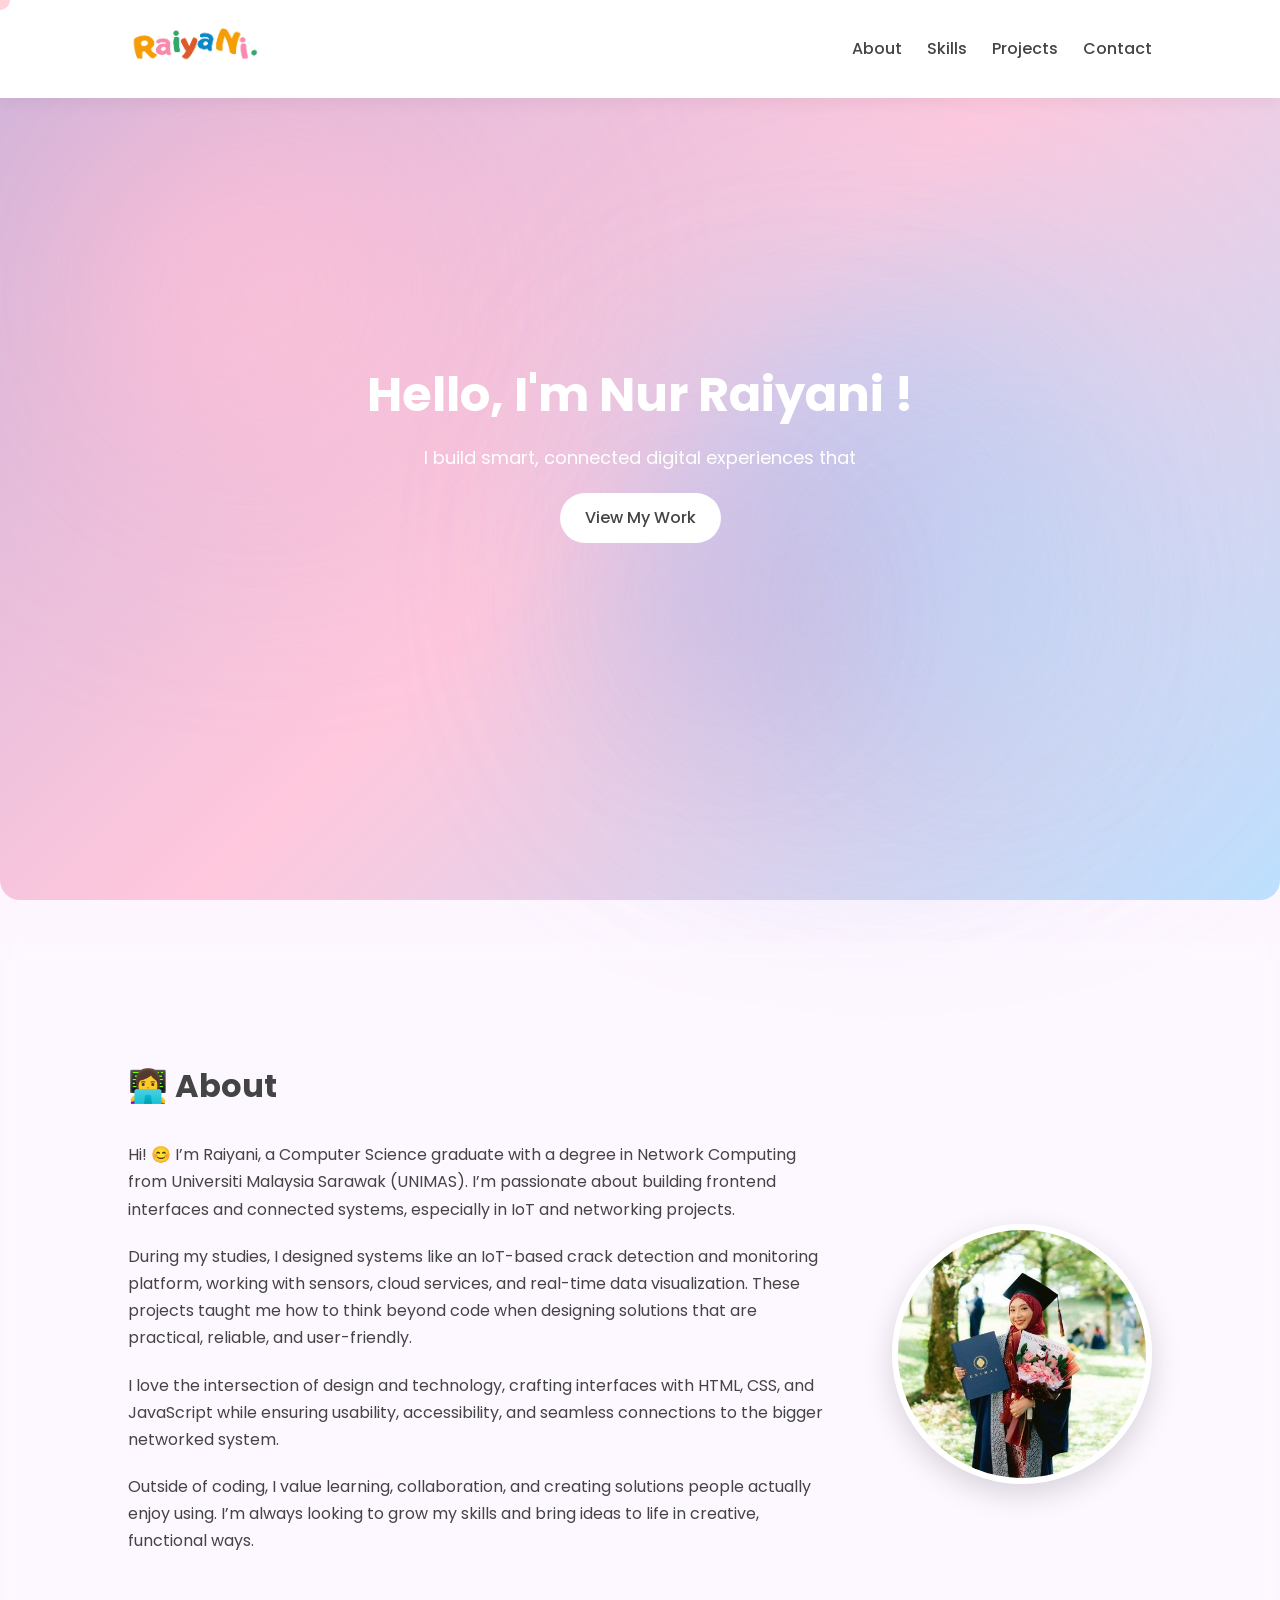
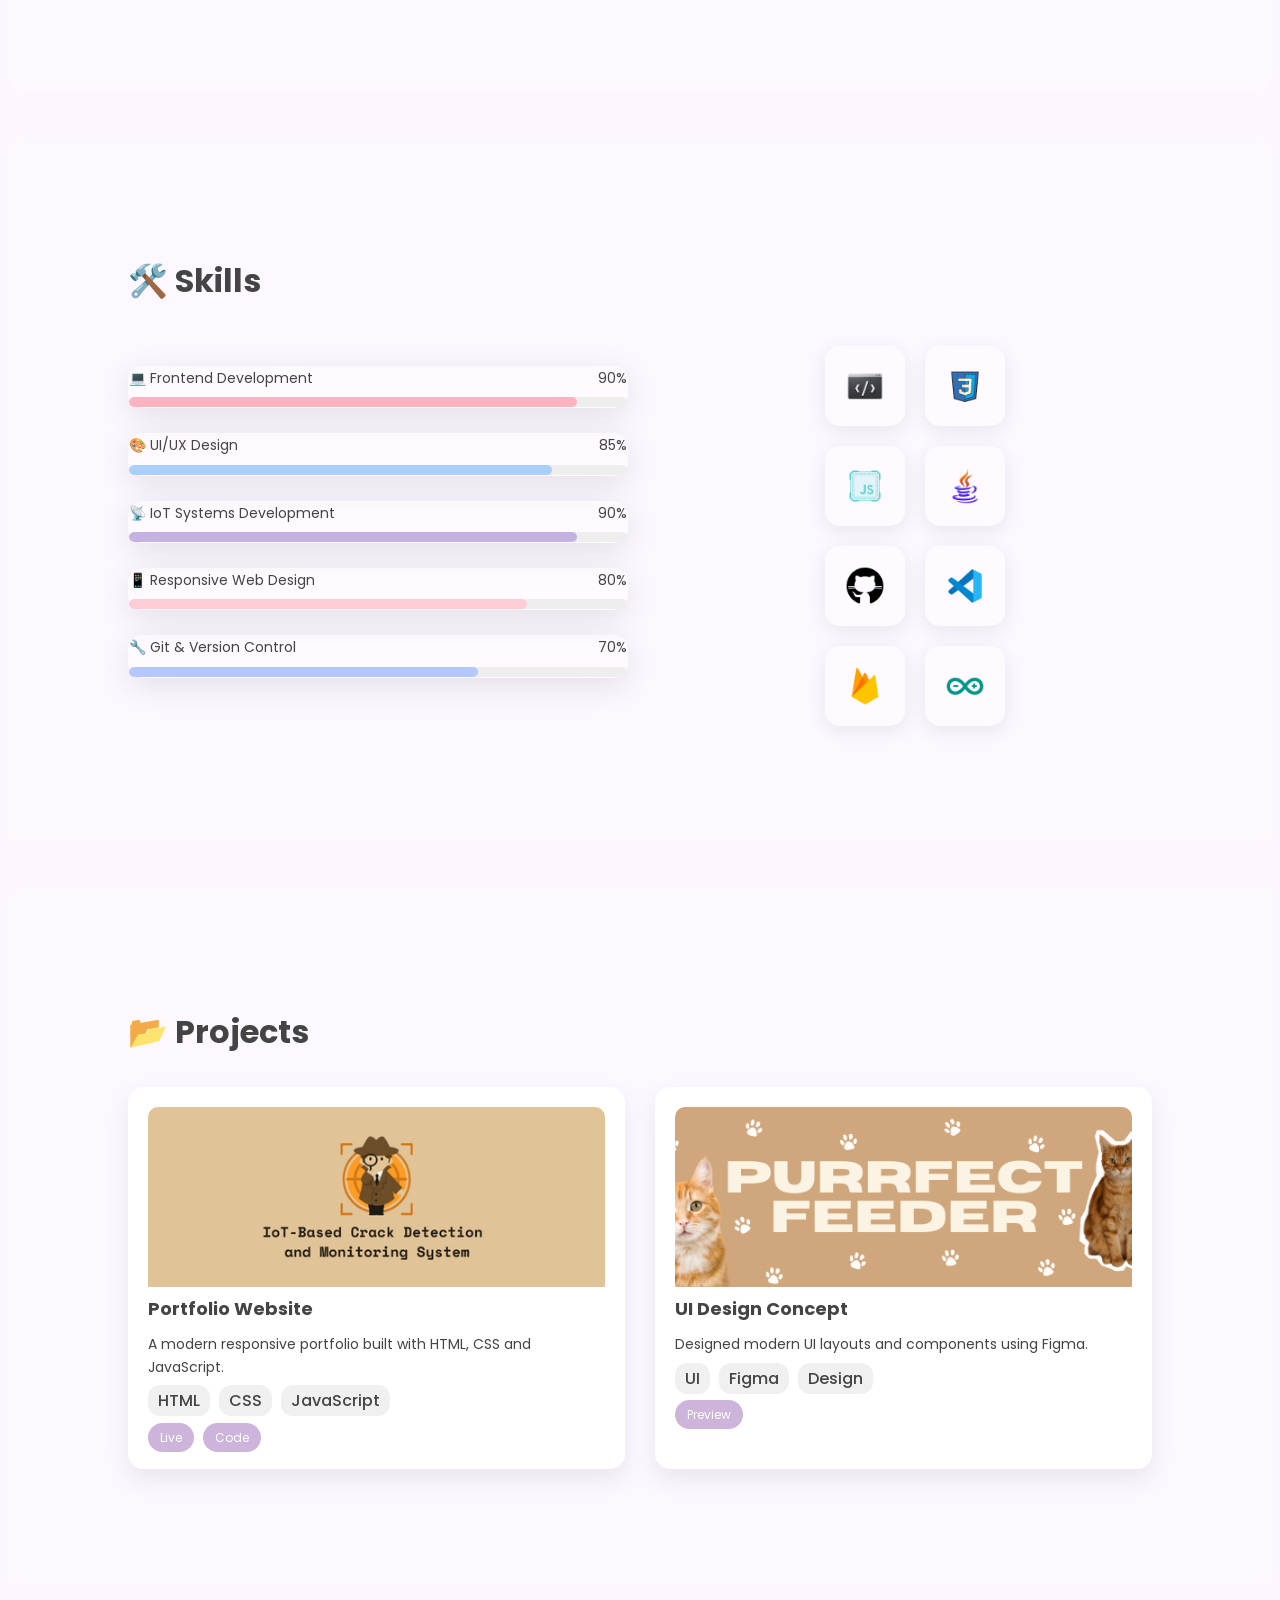
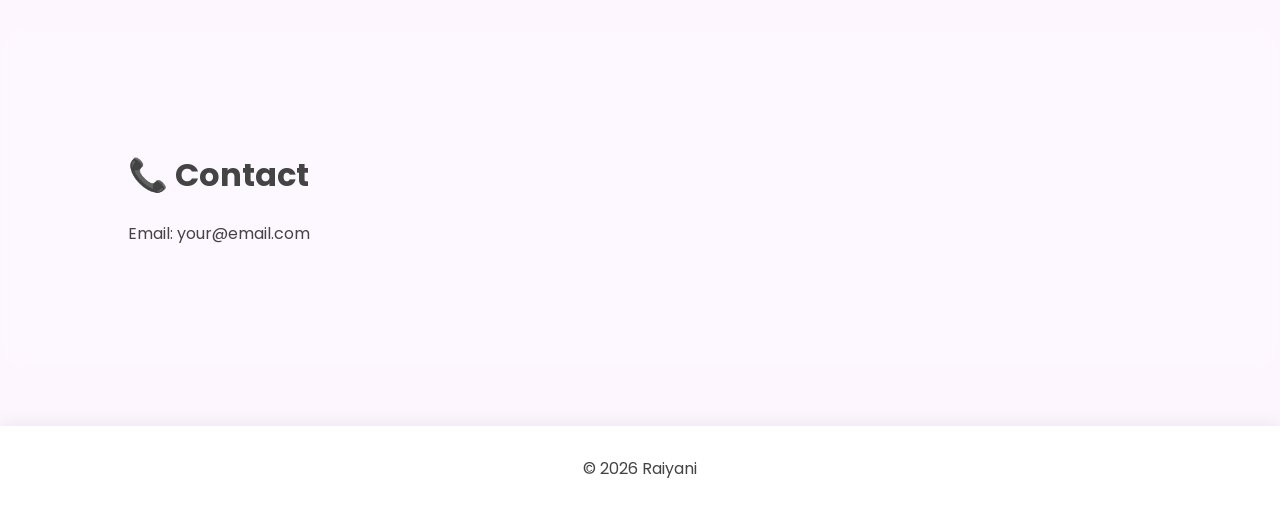
==== commit cd101ce0: "update skills" ====
--- a/index.html
+++ b/index.html
@@ -98,38 +98,46 @@
 
 <!-- SKILLS -->
 <section id="skills">
-
-<h2>🛠️ Skills</h2>
-
-<div class="skills-container">
-
-<div class="skill-bar">
-<div class="skill-info"><span>💻 Frontend Development</span><span>90%</span></div>
-<div class="skill-progress"><div class="skill-fill html"></div></div>
-</div>
-
-<div class="skill-bar">
-<div class="skill-info"><span>🎨 UI/UX Design</span><span>85%</span></div>
-<div class="skill-progress"><div class="skill-fill css"></div></div>
-</div>
-
-<div class="skill-bar">
-<div class="skill-info"><span>📡 IoT Systems Development</span><span>90%</span></div>
-<div class="skill-progress"><div class="skill-fill js"></div></div>
-</div>
-
-<div class="skill-bar">
-<div class="skill-info"><span>📱 Responsive Web Design</span><span>80%</span></div>
-<div class="skill-progress"><div class="skill-fill ui"></div></div>
-</div>
-
-<div class="skill-bar">
-<div class="skill-info"><span>🔧 Git & Version Control</span><span>70%</span></div>
-<div class="skill-progress"><div class="skill-fill figma"></div></div>
-</div>
-
-</div>
-
+  <h2>🛠️ Skills</h2>
+  <div class="skills-flex">
+    
+    <!-- Left: Skill Bars -->
+    <div class="skills-container">
+      <div class="skill-bar">
+        <div class="skill-info"><span>💻 Frontend Development</span><span>90%</span></div>
+        <div class="skill-progress"><div class="skill-fill html"></div></div>
+      </div>
+      <div class="skill-bar">
+        <div class="skill-info"><span>🎨 UI/UX Design</span><span>85%</span></div>
+        <div class="skill-progress"><div class="skill-fill css"></div></div>
+      </div>
+      <div class="skill-bar">
+        <div class="skill-info"><span>📡 IoT Systems Development</span><span>90%</span></div>
+        <div class="skill-progress"><div class="skill-fill js"></div></div>
+      </div>
+      <div class="skill-bar">
+        <div class="skill-info"><span>📱 Responsive Web Design</span><span>80%</span></div>
+        <div class="skill-progress"><div class="skill-fill ui"></div></div>
+      </div>
+      <div class="skill-bar">
+        <div class="skill-info"><span>🔧 Git & Version Control</span><span>70%</span></div>
+        <div class="skill-progress"><div class="skill-fill figma"></div></div>
+      </div>
+    </div>
+
+    <!-- Right: Tech Stack Icons -->
+    <div class="tech-stack">
+      <div class="tech-icon"><img src="images/html-icon.png" alt="HTML" title="HTML"></div>
+      <div class="tech-icon"><img src="images/css-icon.png" alt="CSS" title="CSS"></div>
+      <div class="tech-icon"><img src="images/js-icon.png" alt="JavaScript" title="JavaScript"></div>
+      <div class="tech-icon"><img src="images/figma-icon.png" alt="Figma" title="Figma"></div>
+      <div class="tech-icon"><img src="images/git-icon.png" alt="Git" title="Git"></div>
+      <div class="tech-icon"><img src="images/vscode-icon.png" alt="VS Code" title="VS Code"></div>
+      <div class="tech-icon"><img src="images/firebase-icon.png" alt="Firebase" title="Firebase"></div>
+      <div class="tech-icon"><img src="images/arduino-icon.png" alt="Arduino" title="Arduino"></div>
+    </div>
+
+  </div>
 </section>
 
 
--- a/style.css
+++ b/style.css
@@ -96,6 +96,55 @@
 .skill-fill.js{background:#c4b3e1;}
 .skill-fill.ui{background:#ffccd5;}
 .skill-fill.figma{background:#b5c7ff;}
+
+/* SKILLS FLEX CONTAINER */
+.skills-flex {
+  display: flex;
+  gap: 50px;
+  align-items: flex-start;
+  flex-wrap: wrap;
+}
+
+/* Skill Bars (Left) */
+.skills-container {
+  flex: 1 1 400px;
+  max-width: 500px;
+}
+
+/* Tech Stack (Right) */
+.tech-stack {
+  flex: 1 1 250px;
+  display: grid;
+  grid-template-columns: repeat(2, 80px);
+  grid-gap: 20px;
+  justify-content: center;
+  align-items: center;
+  margin-top: 20px;
+}
+
+.tech-icon {
+  width: 80px;
+  height: 80px;
+  display: flex;
+  justify-content: center;
+  align-items: center;
+  background: rgba(255,255,255,0.25);
+  backdrop-filter: blur(10px);
+  border-radius: 15px;
+  box-shadow: 0 5px 20px rgba(0,0,0,0.08);
+  transition: transform 0.3s, box-shadow 0.3s;
+}
+
+.tech-icon:hover {
+  transform: translateY(-5px) scale(1.05);
+  box-shadow: 0 15px 30px rgba(0,0,0,0.15);
+}
+
+.tech-icon img {
+  width: 50%;
+  height: 50%;
+  object-fit: contain;
+}
 
 /* PROJECTS */
 .projects-grid{display:grid;grid-template-columns:repeat(auto-fit,minmax(250px,1fr));gap:30px;margin-top:30px;}
@@ -145,4 +194,12 @@
     width:200px;
     height:200px;
   }
+  .skills-flex {
+    flex-direction: column;
+    align-items: center;
+  }
+  .tech-stack {
+    grid-template-columns: repeat(4, 60px);
+    margin-top: 30px;
+  }
 }
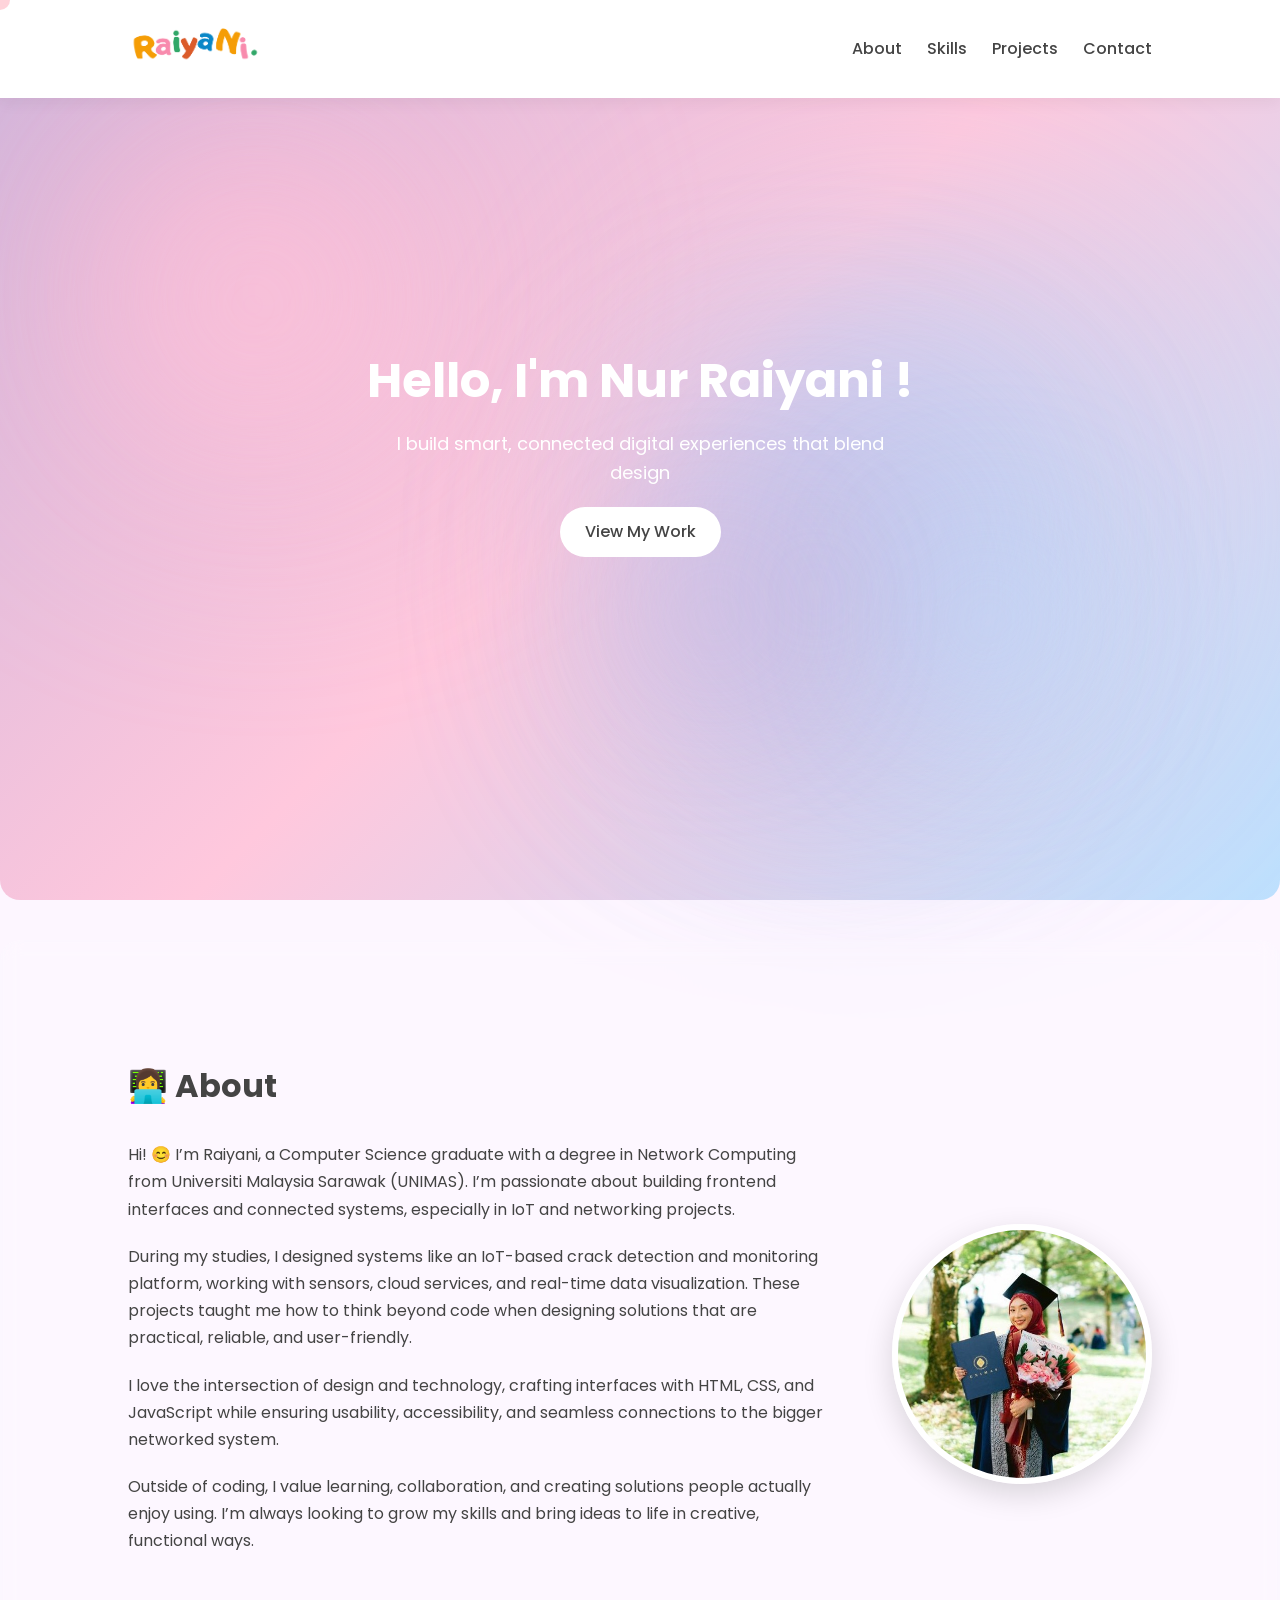
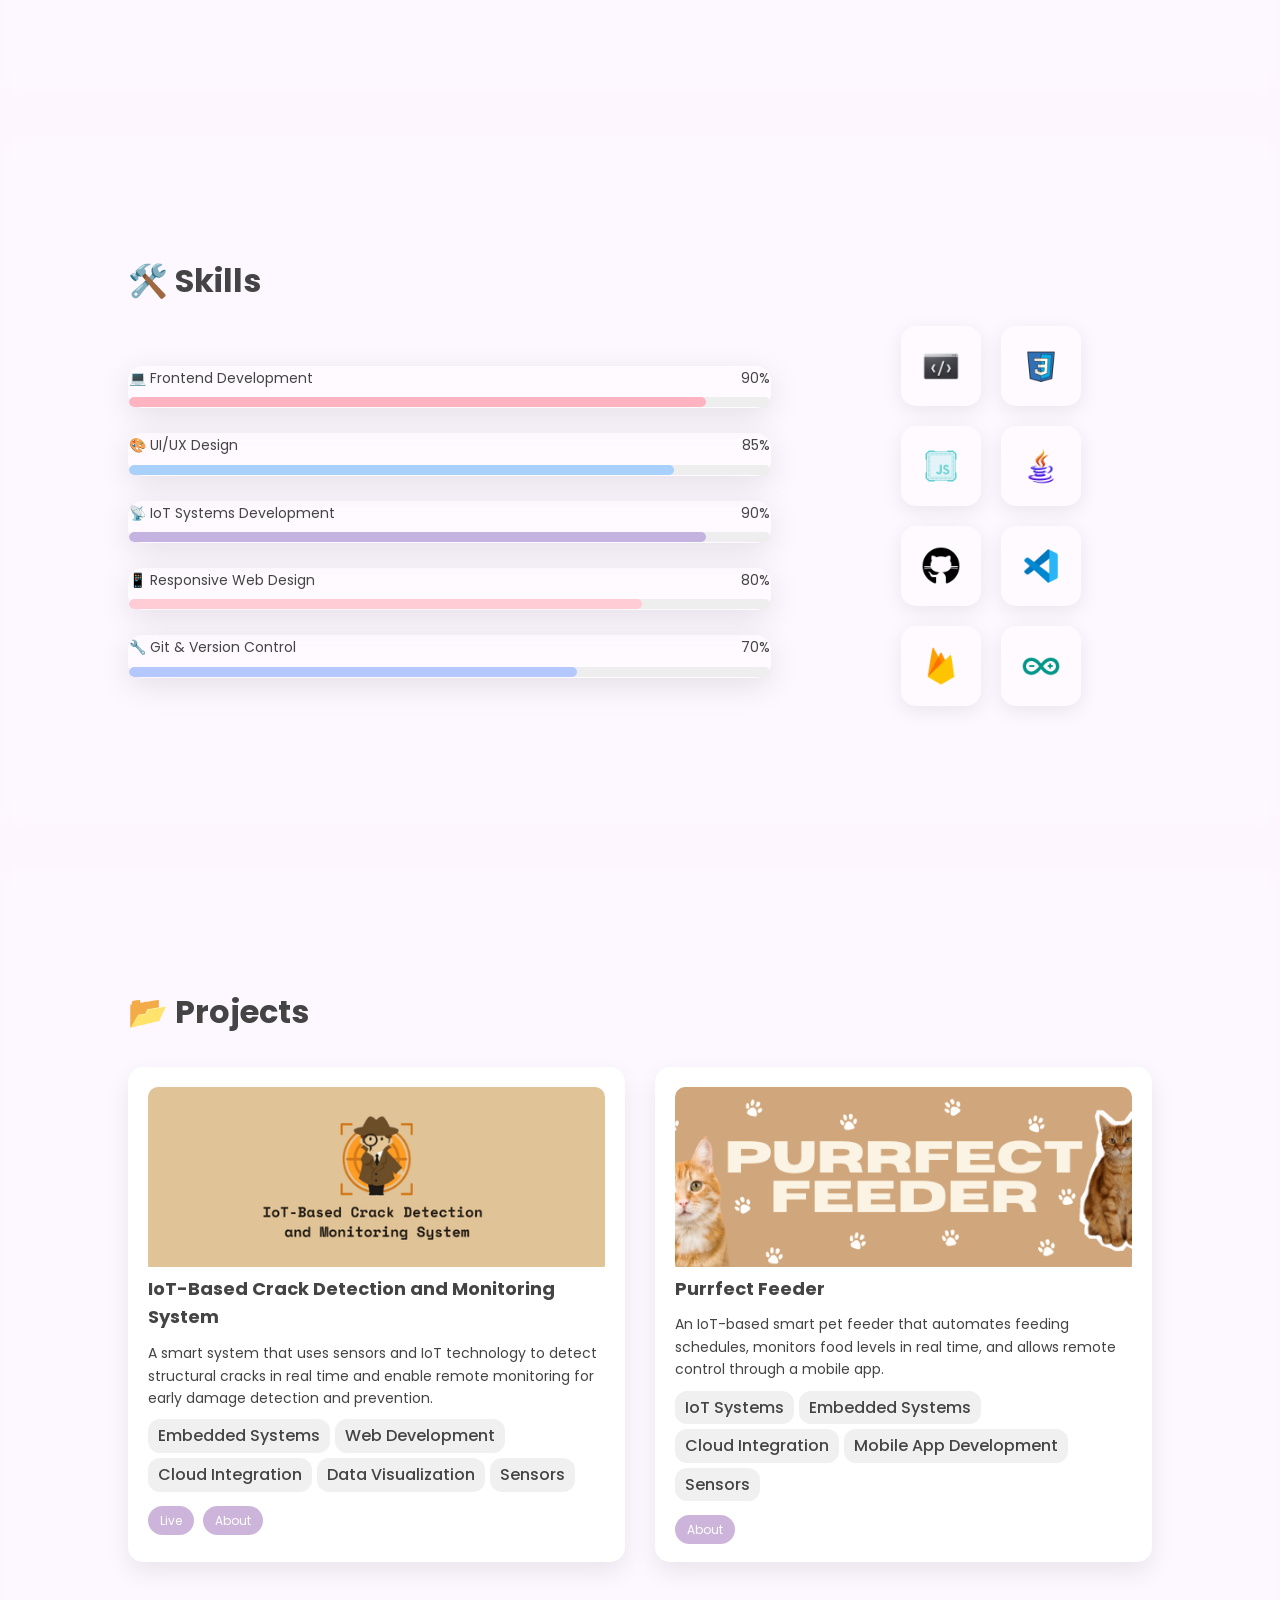
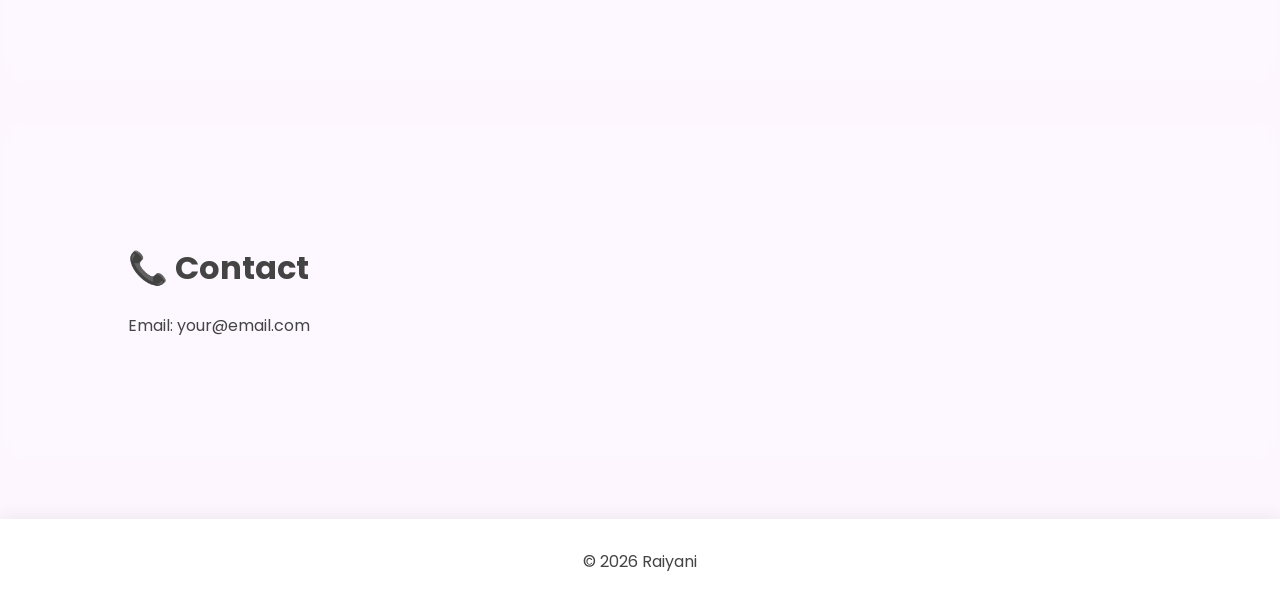
==== commit 8bbf6300: "update project part" ====
--- a/index.html
+++ b/index.html
@@ -152,22 +152,24 @@
 
 <div class="project-img-container">
 <img src="images/project1.png" alt="Project">
-<span class="open-text">OPEN</span>
+<span class="open-text">View Here</span>
 </div>
 
 <div class="project-info">
-<h3>Portfolio Website</h3>
-<p>A modern responsive portfolio built with HTML, CSS and JavaScript.</p>
+<h3>IoT-Based Crack Detection and Monitoring System</h3>
+<p>A smart system that uses sensors and IoT technology to detect structural cracks in real time and enable remote monitoring for early damage detection and prevention.</p>
 
 <div class="project-tags">
-<span>HTML</span>
-<span>CSS</span>
-<span>JavaScript</span>
+<span>Embedded Systems</span>
+<span>Web Development</span>
+<span>Cloud Integration</span>
+<span>Data Visualization</span>
+<span>Sensors</span>
 </div>
 
 <div class="project-links">
 <a href="#">Live</a>
-<a href="#">Code</a>
+<a href="#">About</a>
 </div>
 
 </div>
@@ -179,21 +181,23 @@
 
 <div class="project-img-container">
 <img src="images/project2.png" alt="Project">
-<span class="open-text">OPEN</span>
+<span class="open-text">View Here</span>
 </div>
 
 <div class="project-info">
-<h3>UI Design Concept</h3>
-<p>Designed modern UI layouts and components using Figma.</p>
+<h3>Purrfect Feeder</h3>
+<p>An IoT-based smart pet feeder that automates feeding schedules, monitors food levels in real time, and allows remote control through a mobile app.</p>
 
 <div class="project-tags">
-<span>UI</span>
-<span>Figma</span>
-<span>Design</span>
+<span>IoT Systems</span>
+<span>Embedded Systems</span>
+<span>Cloud Integration</span>
+<span>Mobile App Development</span>
+<span>Sensors</span>
 </div>
 
 <div class="project-links">
-<a href="#">Preview</a>
+<a href="#">About</a>
 </div>
 
 </div>
--- a/style.css
+++ b/style.css
@@ -98,28 +98,22 @@
 .skill-fill.figma{background:#b5c7ff;}
 
 /* SKILLS FLEX CONTAINER */
-.skills-flex {
-  display: flex;
-  gap: 50px;
-  align-items: flex-start;
-  flex-wrap: wrap;
+.skills-flex{
+  display:flex;
+  gap:60px;
+  align-items:flex-start;
 }
 
-/* Skill Bars (Left) */
-.skills-container {
-  flex: 1 1 400px;
-  max-width: 500px;
+.skills-container{
+  flex:2;
 }
 
-/* Tech Stack (Right) */
-.tech-stack {
-  flex: 1 1 250px;
-  display: grid;
-  grid-template-columns: repeat(2, 80px);
-  grid-gap: 20px;
-  justify-content: center;
-  align-items: center;
-  margin-top: 20px;
+.tech-stack{
+  flex:1;
+  display:grid;
+  grid-template-columns:repeat(2,80px);
+  gap:20px;
+  justify-content:center;
 }
 
 .tech-icon {
@@ -160,8 +154,8 @@
 .project-info{position:static;opacity:1;background:none;backdrop-filter:none;color:#444;}
 .project-info h3{margin-bottom:10px;font-size:18px;}
 .project-info p{font-size:14px;margin-bottom:10px;}
-.project-tags{margin-bottom:10px;}
-.project-tags span{background:#f0f0f0;color:#444;font-weight:500;padding:4px 10px;border-radius:12px;margin-right:5px;}
+.project-tags{margin-bottom: 15px;display: flex;flex-wrap: wrap;gap: 5px;}
+.project-tags span{background: #f0f0f0;color: #444;font-weight: 500;padding: 4px 10px;border-radius: 12px;white-space: normal;}
 .project-links a{text-decoration:none;background:#cdb4db;color:white;padding:6px 12px;border-radius:15px;font-size:12px;margin-right:5px;transition:0.3s;}
 .project-links a:hover{background:#a2d2ff;}
 
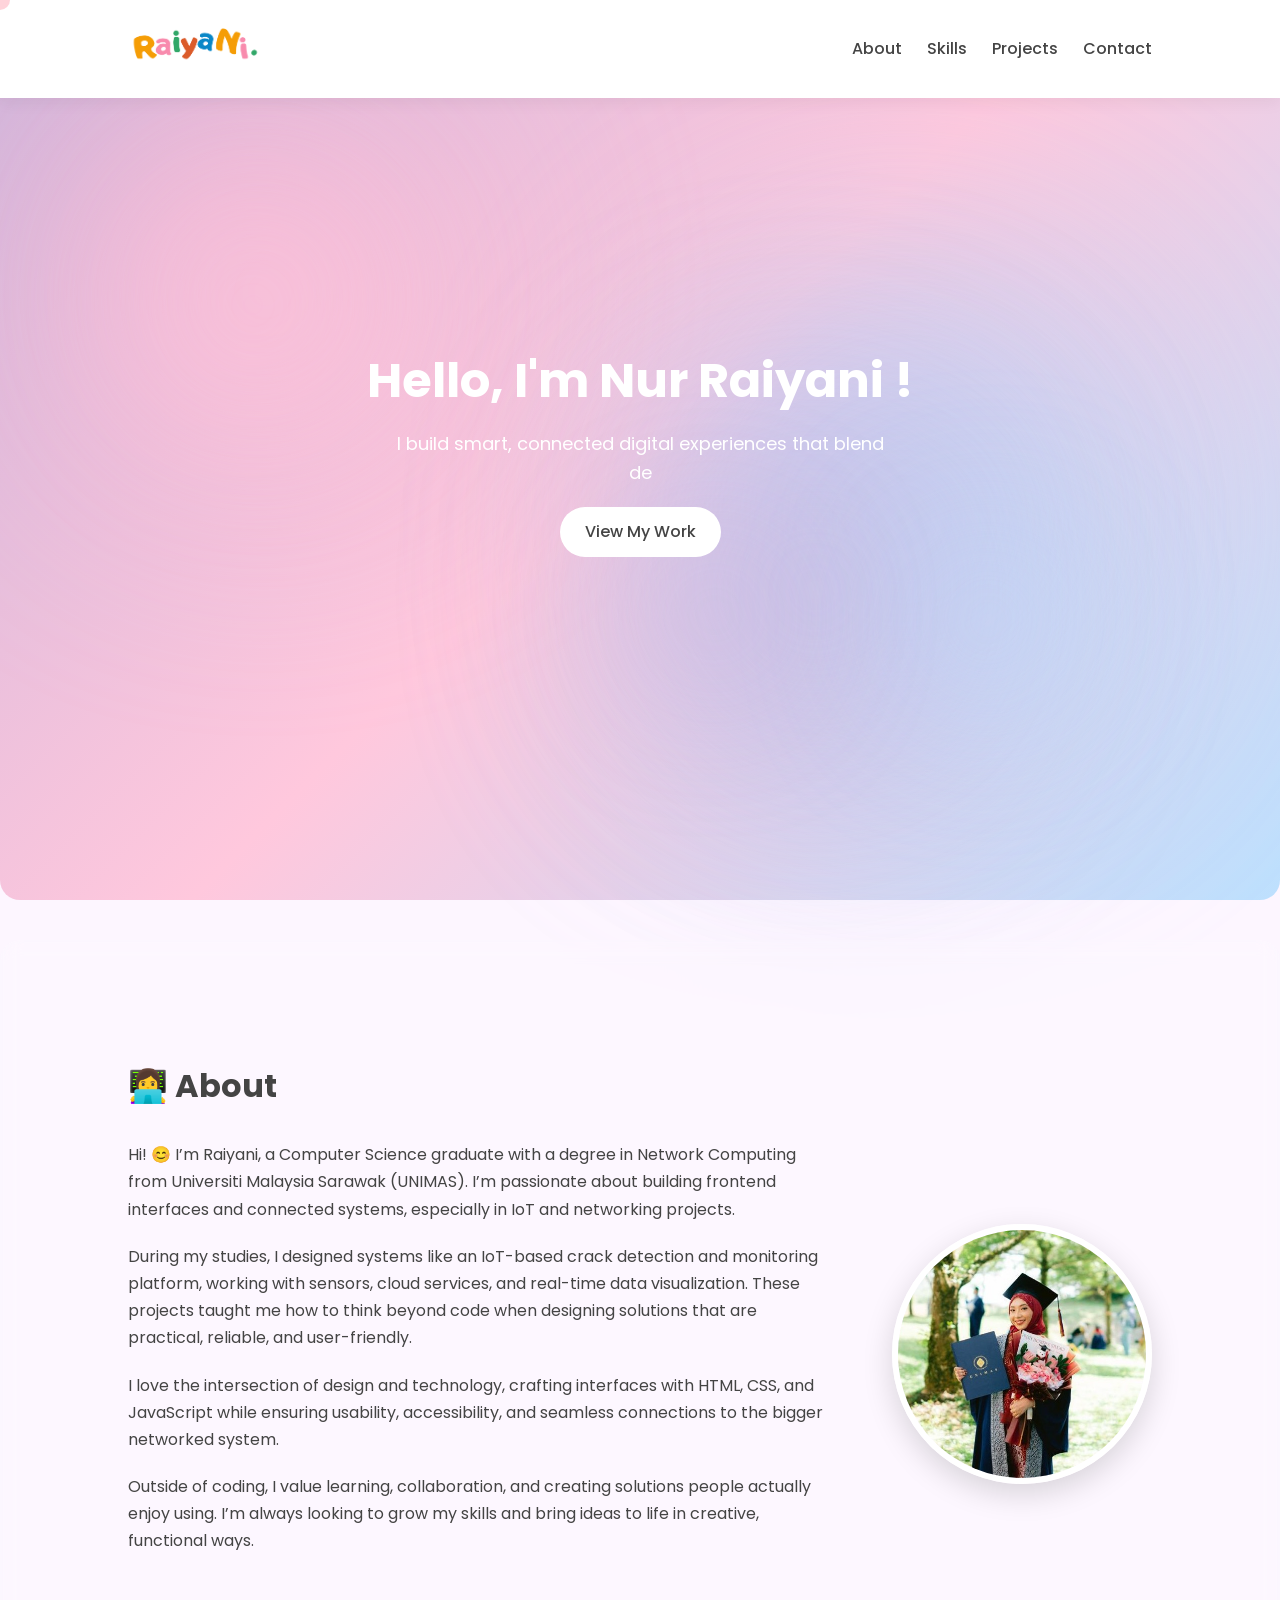
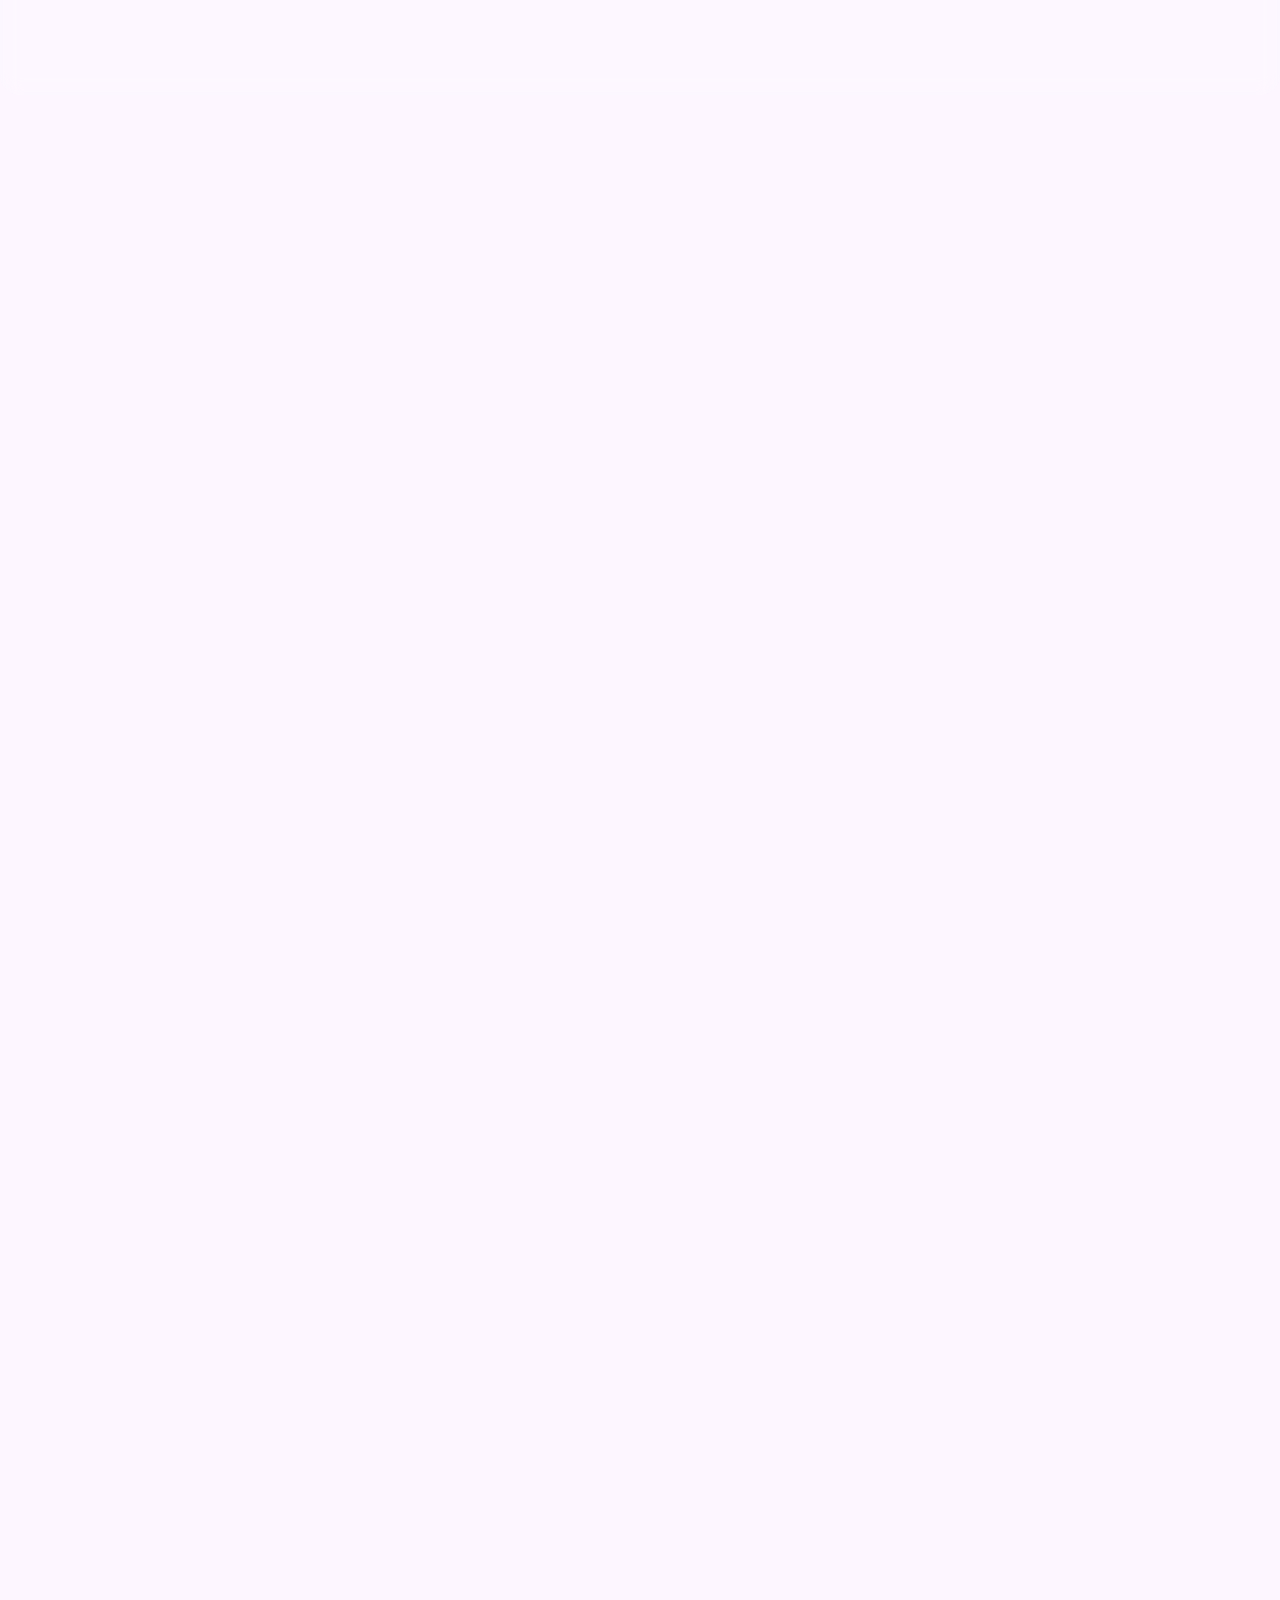
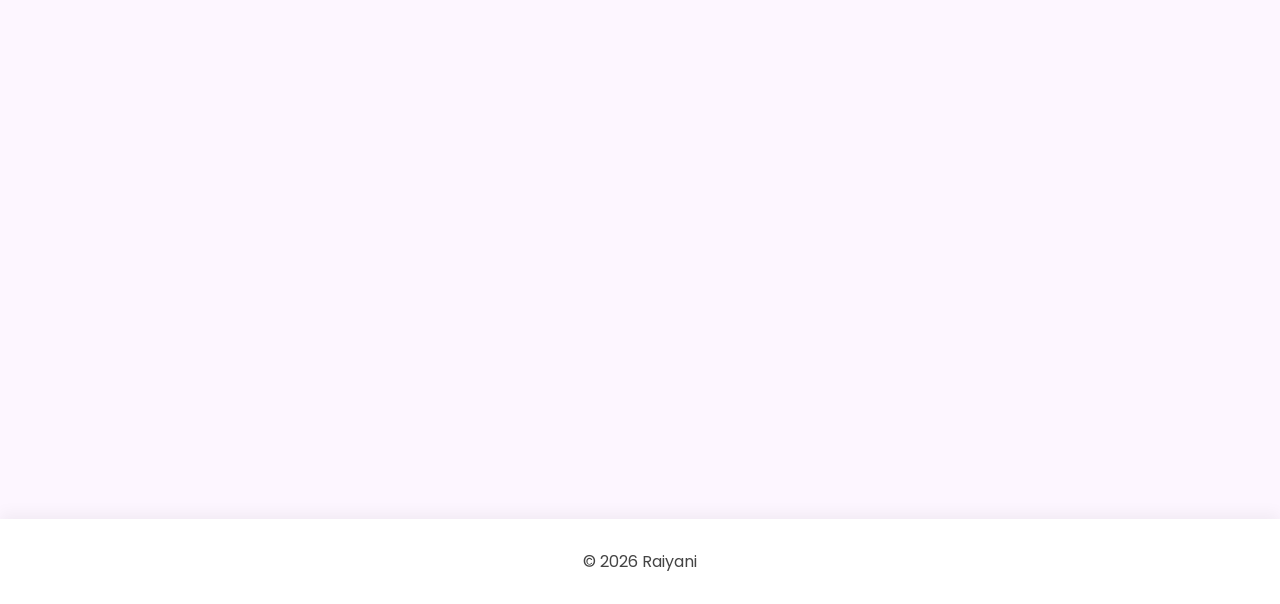
==== commit 0982952f: "add links for project part" ====
--- a/index.html
+++ b/index.html
@@ -168,8 +168,10 @@
 </div>
 
 <div class="project-links">
-<a href="#">Live</a>
-<a href="#">About</a>
+  <!-- Live website link -->
+  <a href="https://crack-detection-monitoring-iot.web.app" target="_blank">Live</a>
+  <!-- About button goes to separate About HTML (optional) -->
+  <a href="project1.html">About</a>
 </div>
 
 </div>
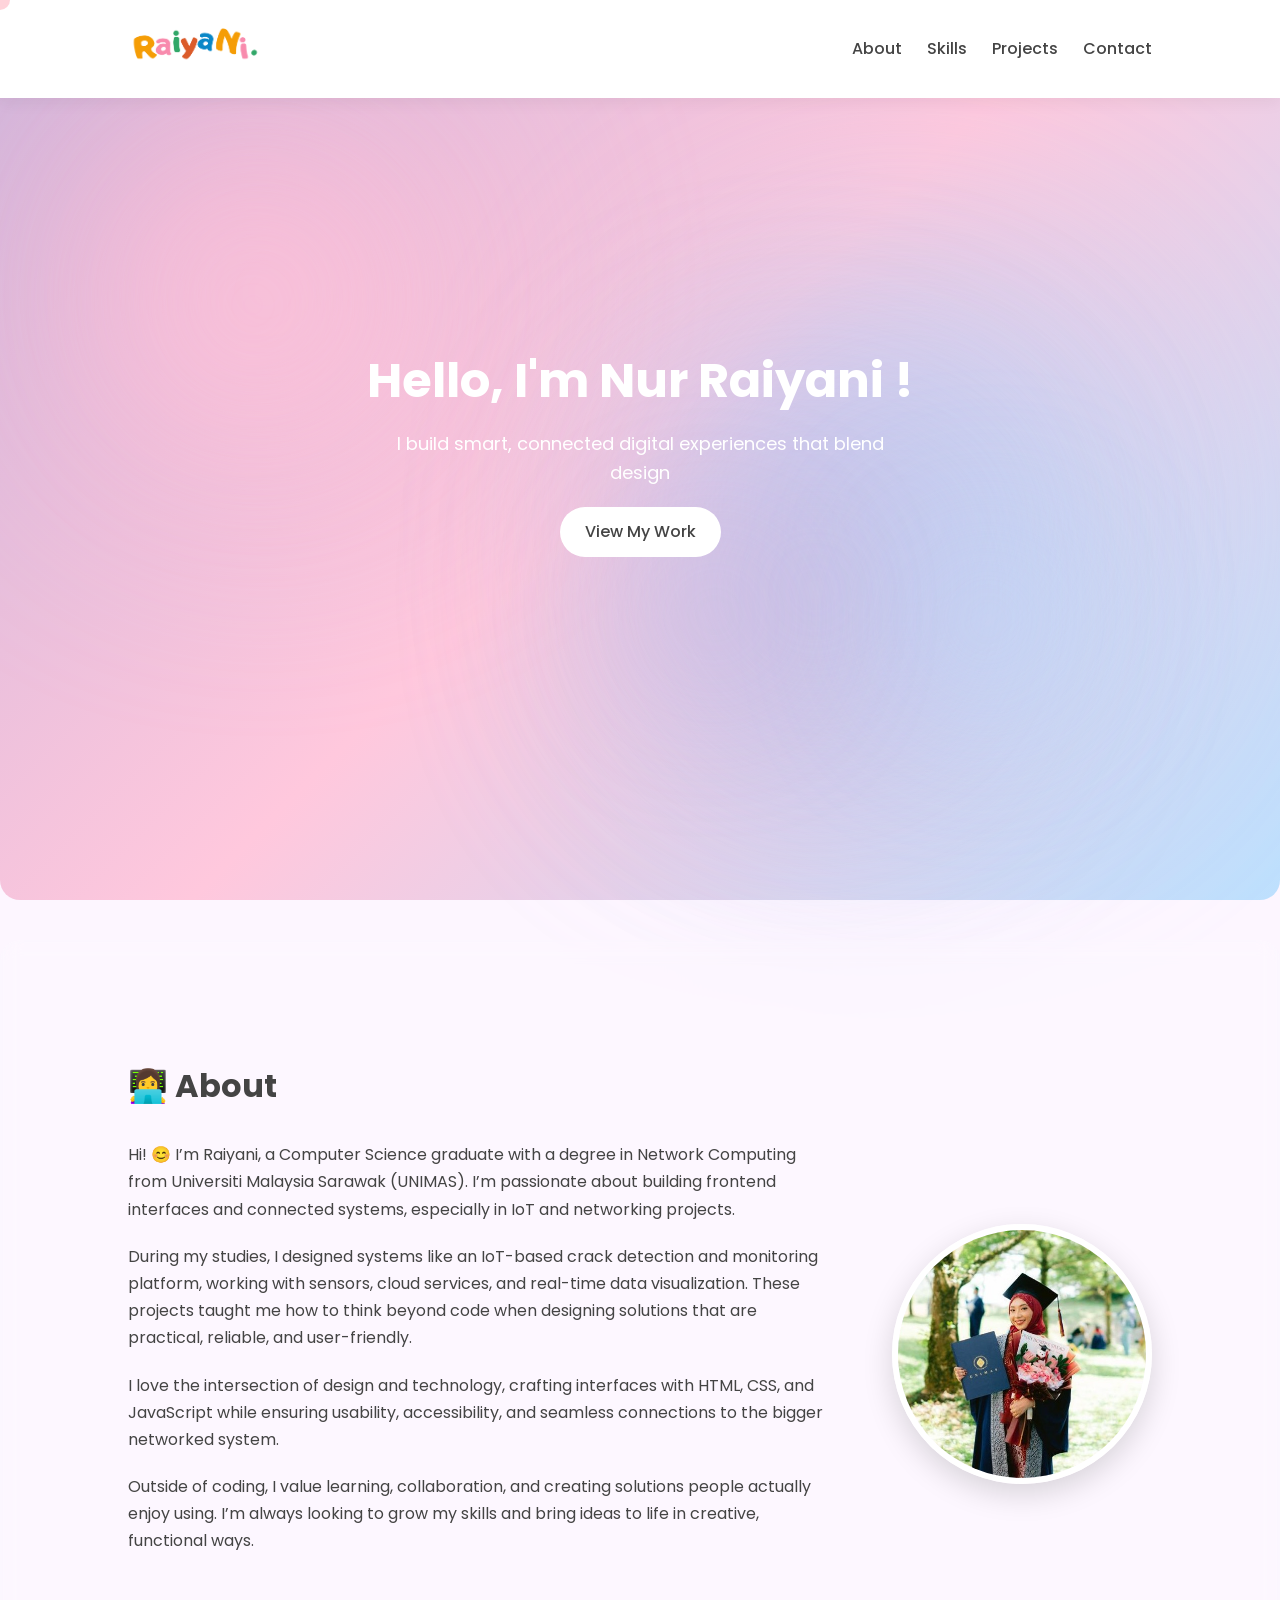
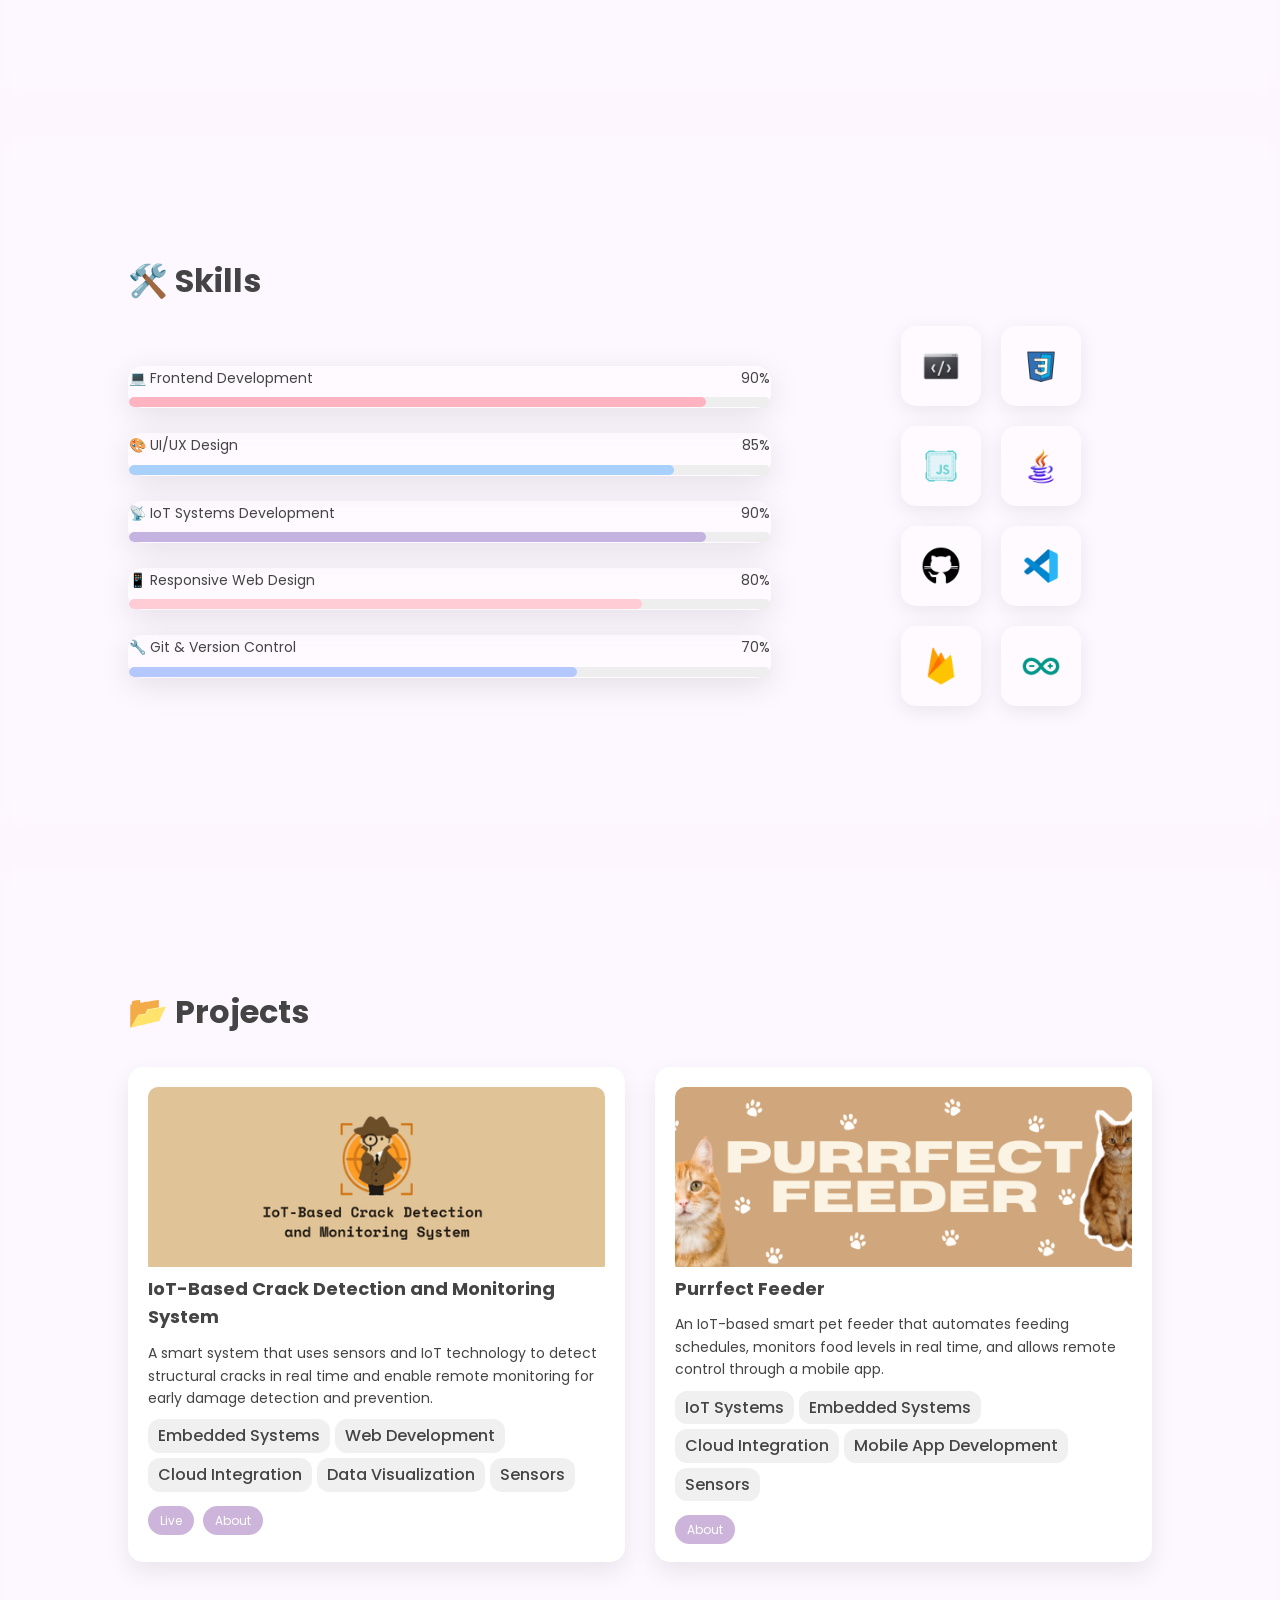
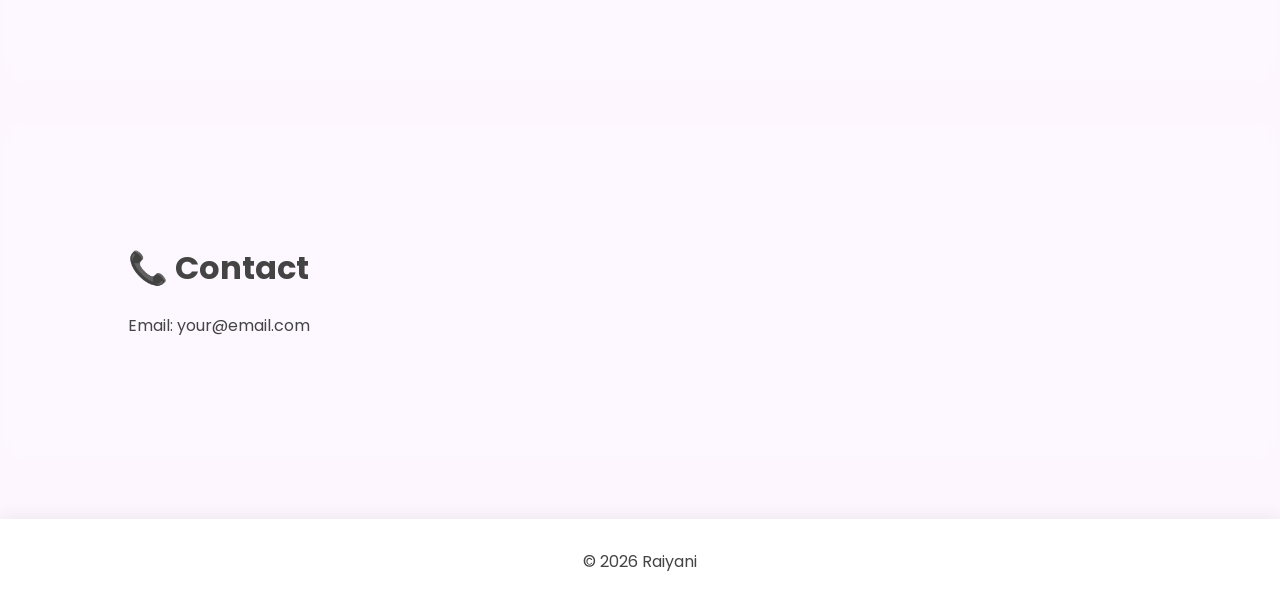
==== commit c2e14450: "try links" ====
--- a/index.html
+++ b/index.html
@@ -140,7 +140,6 @@
   </div>
 </section>
 
-
 <!-- PROJECTS -->
 <section id="projects">
 
@@ -148,68 +147,65 @@
 
 <div class="projects-grid">
 
-<div class="project-card">
-
-<div class="project-img-container">
-<img src="images/project1.png" alt="Project">
-<span class="open-text">View Here</span>
-</div>
-
-<div class="project-info">
-<h3>IoT-Based Crack Detection and Monitoring System</h3>
-<p>A smart system that uses sensors and IoT technology to detect structural cracks in real time and enable remote monitoring for early damage detection and prevention.</p>
-
-<div class="project-tags">
-<span>Embedded Systems</span>
-<span>Web Development</span>
-<span>Cloud Integration</span>
-<span>Data Visualization</span>
-<span>Sensors</span>
-</div>
-
-<div class="project-links">
-  <!-- Live website link -->
-  <a href="https://crack-detection-monitoring-iot.web.app" target="_blank">Live</a>
-  <!-- About button goes to separate About HTML (optional) -->
-  <a href="project1.html">About</a>
-</div>
-
-</div>
-
-</div>
-
-
-<div class="project-card">
-
-<div class="project-img-container">
-<img src="images/project2.png" alt="Project">
-<span class="open-text">View Here</span>
-</div>
-
-<div class="project-info">
-<h3>Purrfect Feeder</h3>
-<p>An IoT-based smart pet feeder that automates feeding schedules, monitors food levels in real time, and allows remote control through a mobile app.</p>
-
-<div class="project-tags">
-<span>IoT Systems</span>
-<span>Embedded Systems</span>
-<span>Cloud Integration</span>
-<span>Mobile App Development</span>
-<span>Sensors</span>
-</div>
-
-<div class="project-links">
-<a href="#">About</a>
-</div>
-
-</div>
-
-</div>
-
-</div>
-
-</section>
-
+  <!-- Project 1 -->
+  <div class="project-card">
+
+    <div class="project-img-container">
+      <img src="images/project1.png" alt="Project 1">
+      <!-- View Here clickable link -->
+      <a href="project1.html" class="open-text" target="_blank">View Here</a>
+    </div>
+
+    <div class="project-info">
+      <h3>IoT-Based Crack Detection and Monitoring System</h3>
+      <p>A smart system that uses sensors and IoT technology to detect structural cracks in real time and enable remote monitoring for early damage detection and prevention.</p>
+
+      <div class="project-tags">
+        <span>Embedded Systems</span>
+        <span>Web Development</span>
+        <span>Cloud Integration</span>
+        <span>Data Visualization</span>
+        <span>Sensors</span>
+      </div>
+
+      <div class="project-links">
+        <a href="https://crack-detection-monitoring-iot.web.app" target="_blank">Live</a>
+        <a href="project1.html" target="_blank">About</a>
+      </div>
+    </div>
+
+  </div>
+
+  <!-- Project 2 -->
+  <div class="project-card">
+
+    <div class="project-img-container">
+      <img src="images/project2.png" alt="Project 2">
+      <a href="project2.html" class="open-text" target="_blank">View Here</a>
+    </div>
+
+    <div class="project-info">
+      <h3>Purrfect Feeder</h3>
+      <p>An IoT-based smart pet feeder that automates feeding schedules, monitors food levels in real time, and allows remote control through a mobile app.</p>
+
+      <div class="project-tags">
+        <span>IoT Systems</span>
+        <span>Embedded Systems</span>
+        <span>Cloud Integration</span>
+        <span>Mobile App Development</span>
+        <span>Sensors</span>
+      </div>
+
+      <div class="project-links">
+        <a href="project2.html" target="_blank">About</a>
+      </div>
+    </div>
+
+  </div>
+
+</div>
+
+</section>
 
 <!-- CONTACT -->
 <section id="contact">
--- a/style.css
+++ b/style.css
@@ -140,24 +140,133 @@
   object-fit: contain;
 }
 
-/* PROJECTS */
-.projects-grid{display:grid;grid-template-columns:repeat(auto-fit,minmax(250px,1fr));gap:30px;margin-top:30px;}
-.project-card{position:relative;background:white;padding:20px;border-radius:15px;box-shadow:0 10px 25px rgba(0,0,0,0.08);transition:0.3s;cursor:pointer;}
-.project-card:hover{transform:translateY(-5px) scale(1.02);box-shadow:0 15px 35px rgba(0,0,0,0.15);}
-
-/* IMAGE HOVER + OPEN TEXT */
-.project-img-container{position:relative;overflow:hidden;border-radius:10px;}
-.project-img-container img{width:100%;height:180px;object-fit:cover;transition:filter 0.3s ease, transform 0.3s ease;}
-.project-img-container:hover img{filter:blur(3px);transform:scale(1.05);}
-.open-text{position:absolute;top:50%;left:50%;transform:translate(-50%,-50%);color:white;font-weight:600;font-size:24px;opacity:0;pointer-events:none;transition:opacity 0.3s ease;}
-.project-img-container:hover .open-text{opacity:1;}
-.project-info{position:static;opacity:1;background:none;backdrop-filter:none;color:#444;}
-.project-info h3{margin-bottom:10px;font-size:18px;}
-.project-info p{font-size:14px;margin-bottom:10px;}
-.project-tags{margin-bottom: 15px;display: flex;flex-wrap: wrap;gap: 5px;}
-.project-tags span{background: #f0f0f0;color: #444;font-weight: 500;padding: 4px 10px;border-radius: 12px;white-space: normal;}
-.project-links a{text-decoration:none;background:#cdb4db;color:white;padding:6px 12px;border-radius:15px;font-size:12px;margin-right:5px;transition:0.3s;}
-.project-links a:hover{background:#a2d2ff;}
+/* PROJECTS SECTION */
+
+/* Grid layout */
+.projects-grid {
+  display: grid;
+  grid-template-columns: repeat(auto-fit, minmax(250px, 1fr));
+  gap: 30px;
+  margin-top: 30px;
+}
+
+/* Card styling */
+.project-card {
+  position: relative;
+  background: white;
+  padding: 20px;
+  border-radius: 15px;
+  box-shadow: 0 10px 25px rgba(0,0,0,0.08);
+  transition: 0.3s;
+  /* Removed cursor:pointer to avoid blocking link clicks */
+}
+
+/* Card hover effect */
+.project-card:hover {
+  transform: translateY(-5px) scale(1.02);
+  box-shadow: 0 15px 35px rgba(0,0,0,0.15);
+}
+
+/* Image container */
+.project-img-container {
+  position: relative;
+  overflow: hidden;
+  border-radius: 10px;
+}
+
+/* Image hover blur & scale */
+.project-img-container img {
+  width: 100%;
+  height: 180px;
+  object-fit: cover;
+  transition: filter 0.3s ease, transform 0.3s ease;
+}
+
+.project-img-container:hover img {
+  filter: blur(3px);
+  transform: scale(1.05);
+}
+
+/* Hover "View Here" link */
+.open-text {
+  position: absolute;
+  top: 50%;
+  left: 50%;
+  transform: translate(-50%, -50%);
+  color: white;
+  font-weight: 600;
+  font-size: 24px;
+  opacity: 0;
+  pointer-events: auto; /* clickable */
+  text-decoration: none;
+  padding: 8px 15px;
+  background: rgba(0,0,0,0.5);
+  border-radius: 8px;
+  transition: opacity 0.3s ease, background 0.3s ease;
+  display: inline-block; /* clickable area */
+  z-index: 10; /* above image */
+}
+
+.project-img-container:hover .open-text {
+  opacity: 1;
+}
+
+.project-img-container .open-text:hover {
+  background: rgba(0,0,0,0.7);
+  cursor: pointer;
+}
+
+/* Project info */
+.project-info {
+  position: static;
+  opacity: 1;
+  background: none;
+  backdrop-filter: none;
+  color: #444;
+}
+
+.project-info h3 {
+  margin-bottom: 10px;
+  font-size: 18px;
+}
+
+.project-info p {
+  font-size: 14px;
+  margin-bottom: 10px;
+}
+
+/* Tags */
+.project-tags {
+  margin-bottom: 15px;
+  display: flex;
+  flex-wrap: wrap;
+  gap: 5px;
+}
+
+.project-tags span {
+  background: #f0f0f0;
+  color: #444;
+  font-weight: 500;
+  padding: 4px 10px;
+  border-radius: 12px;
+  white-space: normal;
+}
+
+/* Project buttons */
+.project-links a {
+  text-decoration: none;
+  background: #cdb4db;
+  color: white;
+  padding: 6px 12px;
+  border-radius: 15px;
+  font-size: 12px;
+  margin-right: 5px;
+  transition: 0.3s;
+}
+
+.project-links a:hover {
+  background: #a2d2ff;
+}
 
 /* CONTACT & FOOTER */
 #contact p{margin-top:10px;}
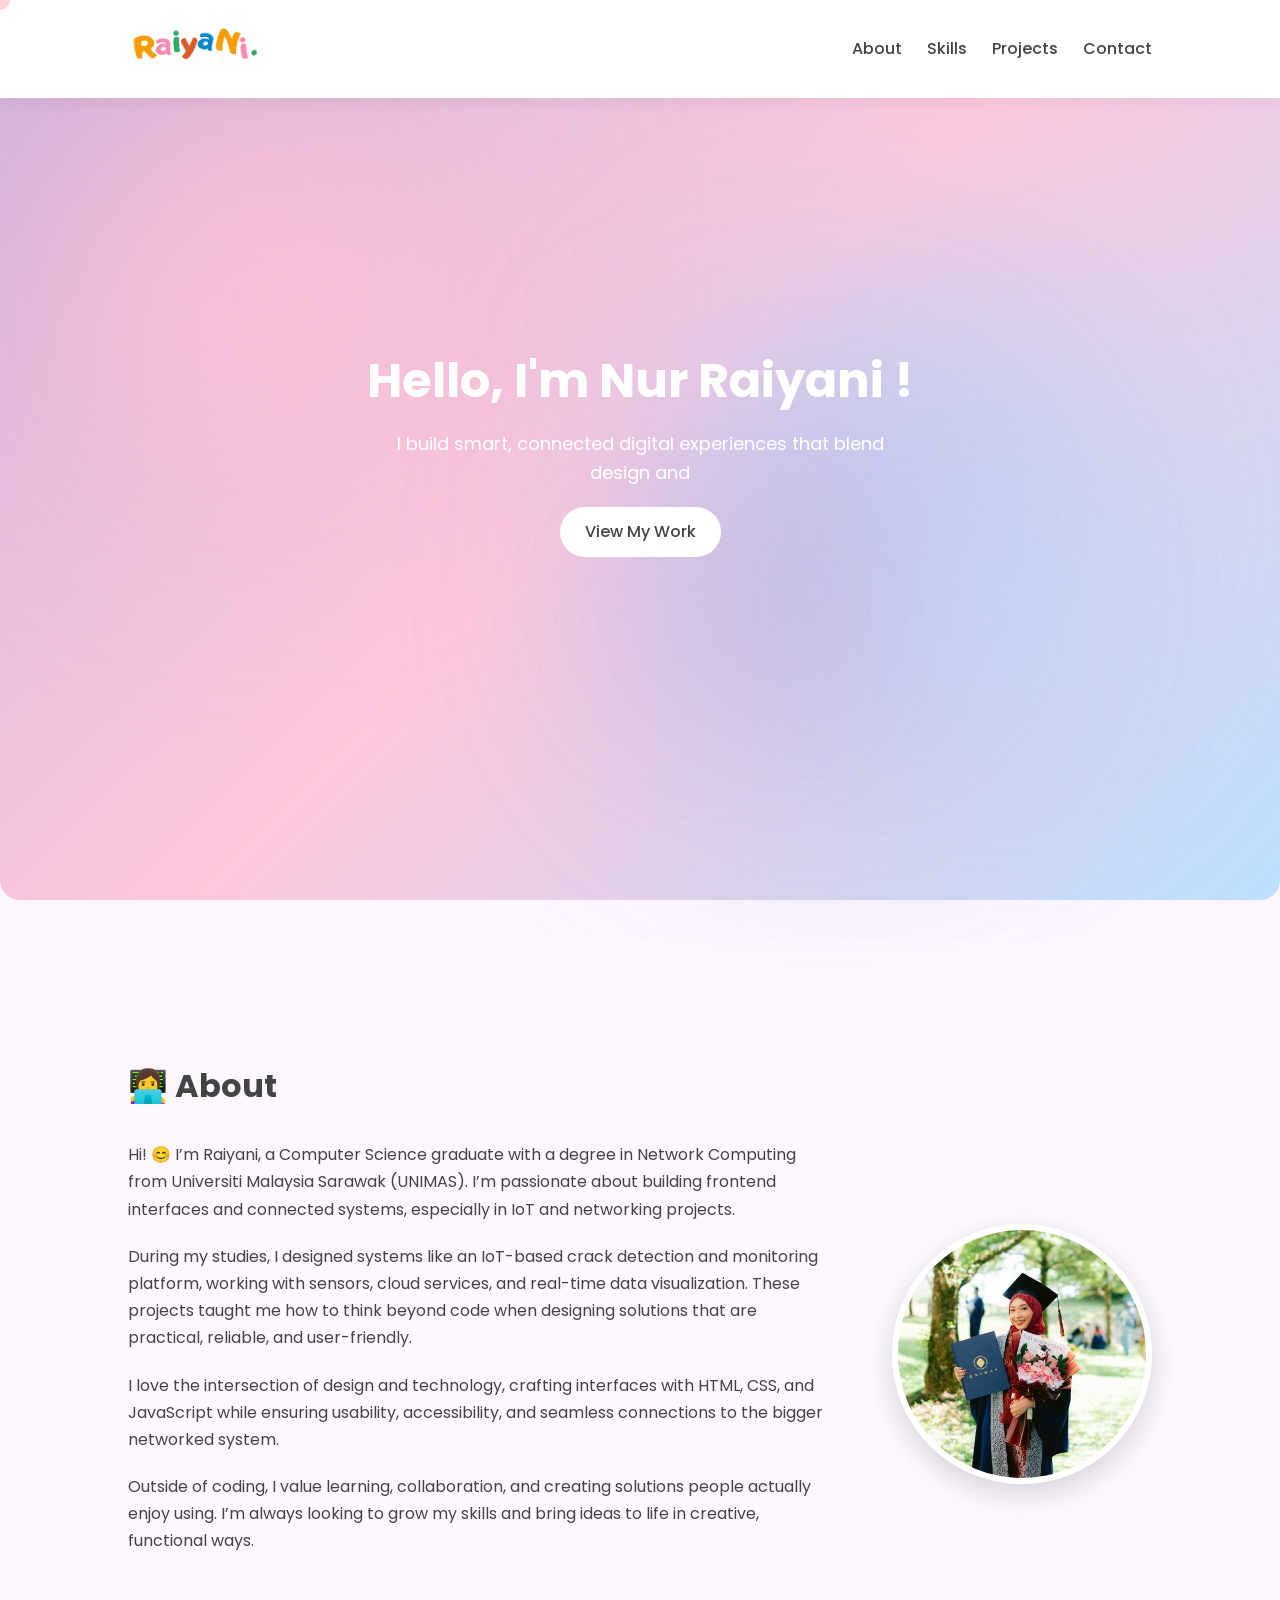
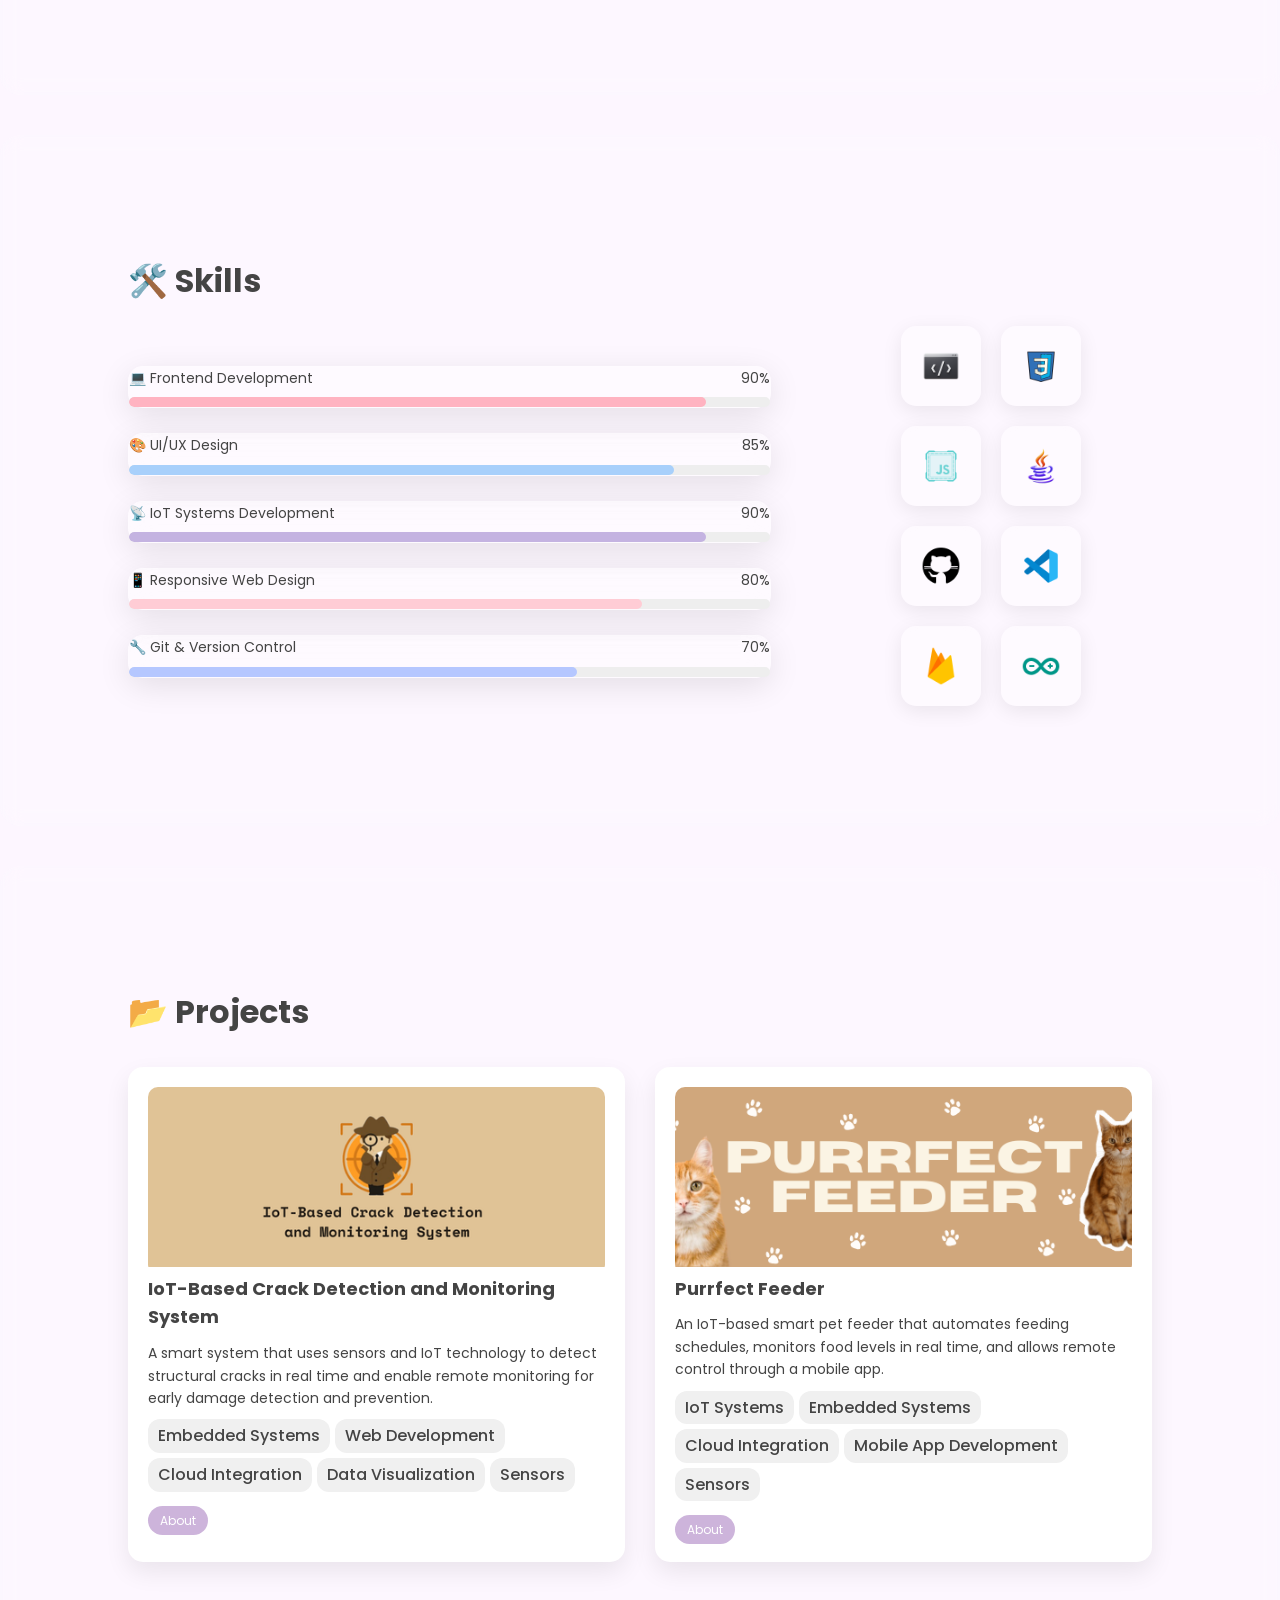
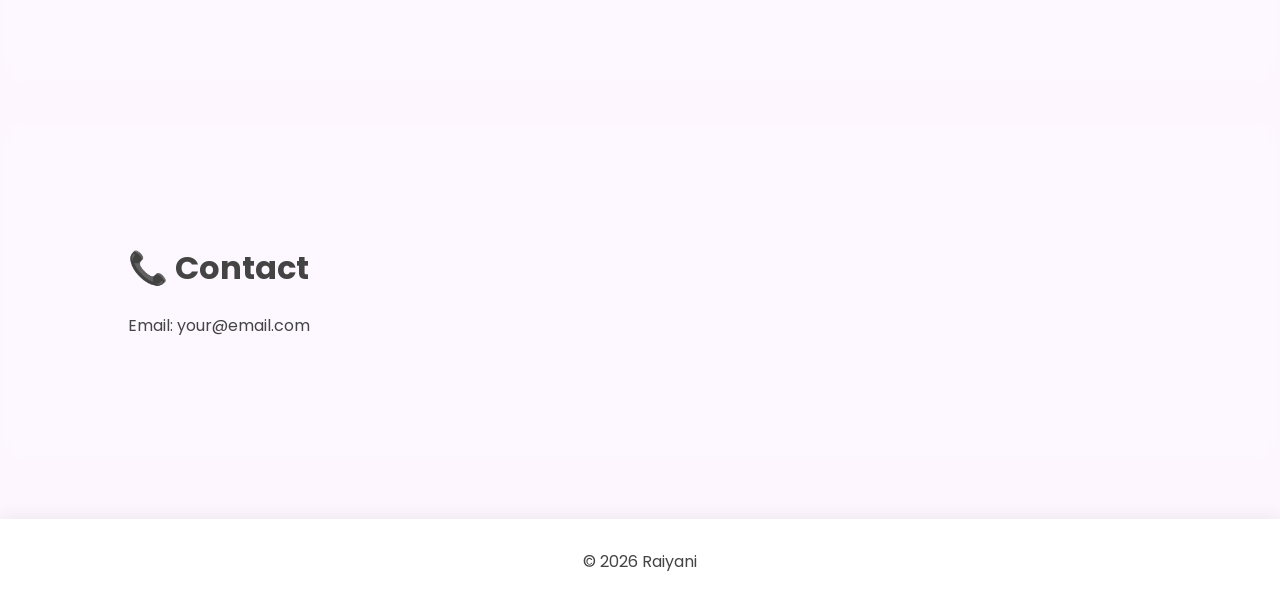
==== commit af67a63b: "idk" ====
--- a/index.html
+++ b/index.html
@@ -140,7 +140,6 @@
   </div>
 </section>
 
-<!-- PROJECTS -->
 <section id="projects">
 
 <h2>📂 Projects</h2>
@@ -169,7 +168,6 @@
       </div>
 
       <div class="project-links">
-        <a href="https://crack-detection-monitoring-iot.web.app" target="_blank">Live</a>
         <a href="project1.html" target="_blank">About</a>
       </div>
     </div>
--- a/style.css
+++ b/style.css
@@ -142,7 +142,7 @@
 
 /* PROJECTS SECTION */
 
-/* Grid layout */
+/* Projects Grid */
 .projects-grid {
   display: grid;
   grid-template-columns: repeat(auto-fit, minmax(250px, 1fr));
@@ -150,7 +150,7 @@
   margin-top: 30px;
 }
 
-/* Card styling */
+/* Project Card */
 .project-card {
   position: relative;
   background: white;
@@ -158,7 +158,6 @@
   border-radius: 15px;
   box-shadow: 0 10px 25px rgba(0,0,0,0.08);
   transition: 0.3s;
-  /* Removed cursor:pointer to avoid blocking link clicks */
 }
 
 /* Card hover effect */
@@ -174,7 +173,7 @@
   border-radius: 10px;
 }
 
-/* Image hover blur & scale */
+/* Image hover effect */
 .project-img-container img {
   width: 100%;
   height: 180px;
@@ -197,14 +196,15 @@
   font-weight: 600;
   font-size: 24px;
   opacity: 0;
-  pointer-events: auto; /* clickable */
   text-decoration: none;
   padding: 8px 15px;
   background: rgba(0,0,0,0.5);
   border-radius: 8px;
   transition: opacity 0.3s ease, background 0.3s ease;
-  display: inline-block; /* clickable area */
+  display: inline-block;
+  pointer-events: auto; /* clickable */
   z-index: 10; /* above image */
+  cursor: pointer;
 }
 
 .project-img-container:hover .open-text {
@@ -213,10 +213,9 @@
 
 .project-img-container .open-text:hover {
   background: rgba(0,0,0,0.7);
-  cursor: pointer;
-}
-
-/* Project info */
+}
+
+/* Project Info */
 .project-info {
   position: static;
   opacity: 1;
@@ -252,7 +251,7 @@
   white-space: normal;
 }
 
-/* Project buttons */
+/* Buttons */
 .project-links a {
   text-decoration: none;
   background: #cdb4db;
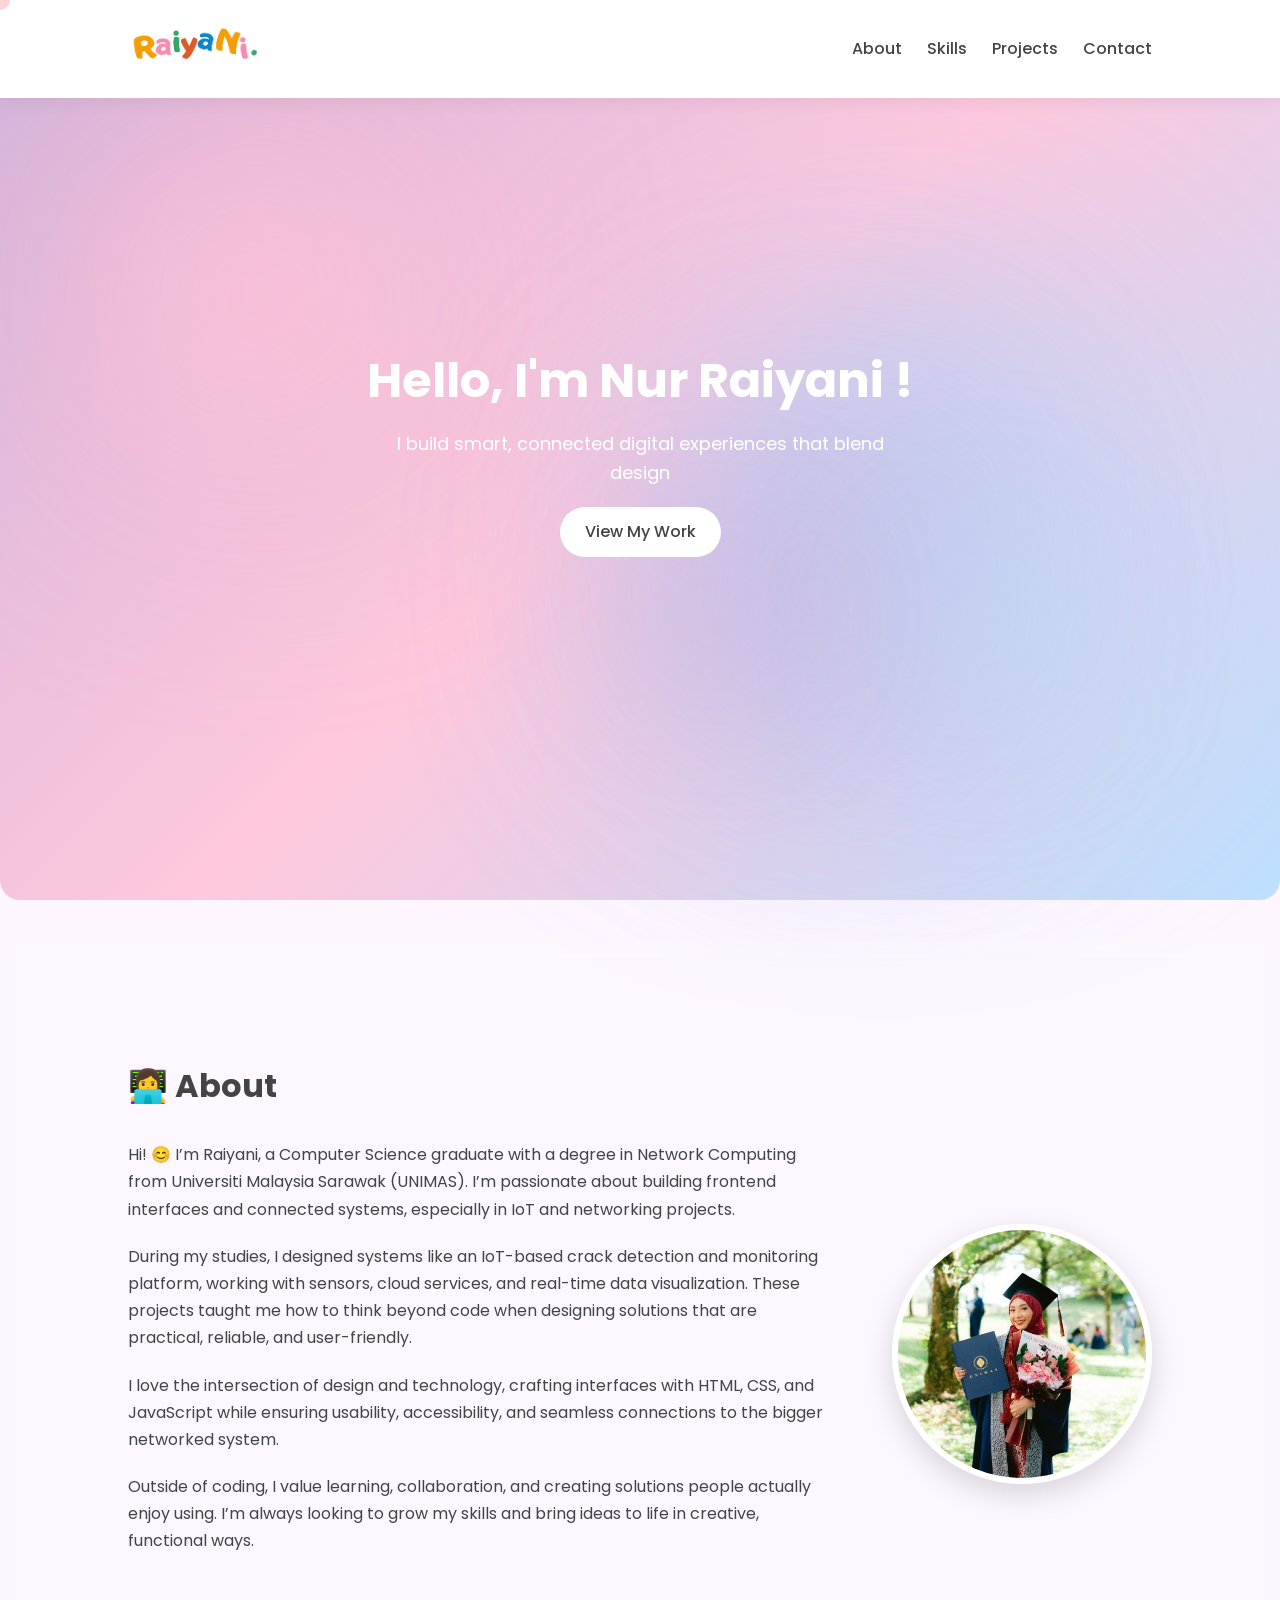
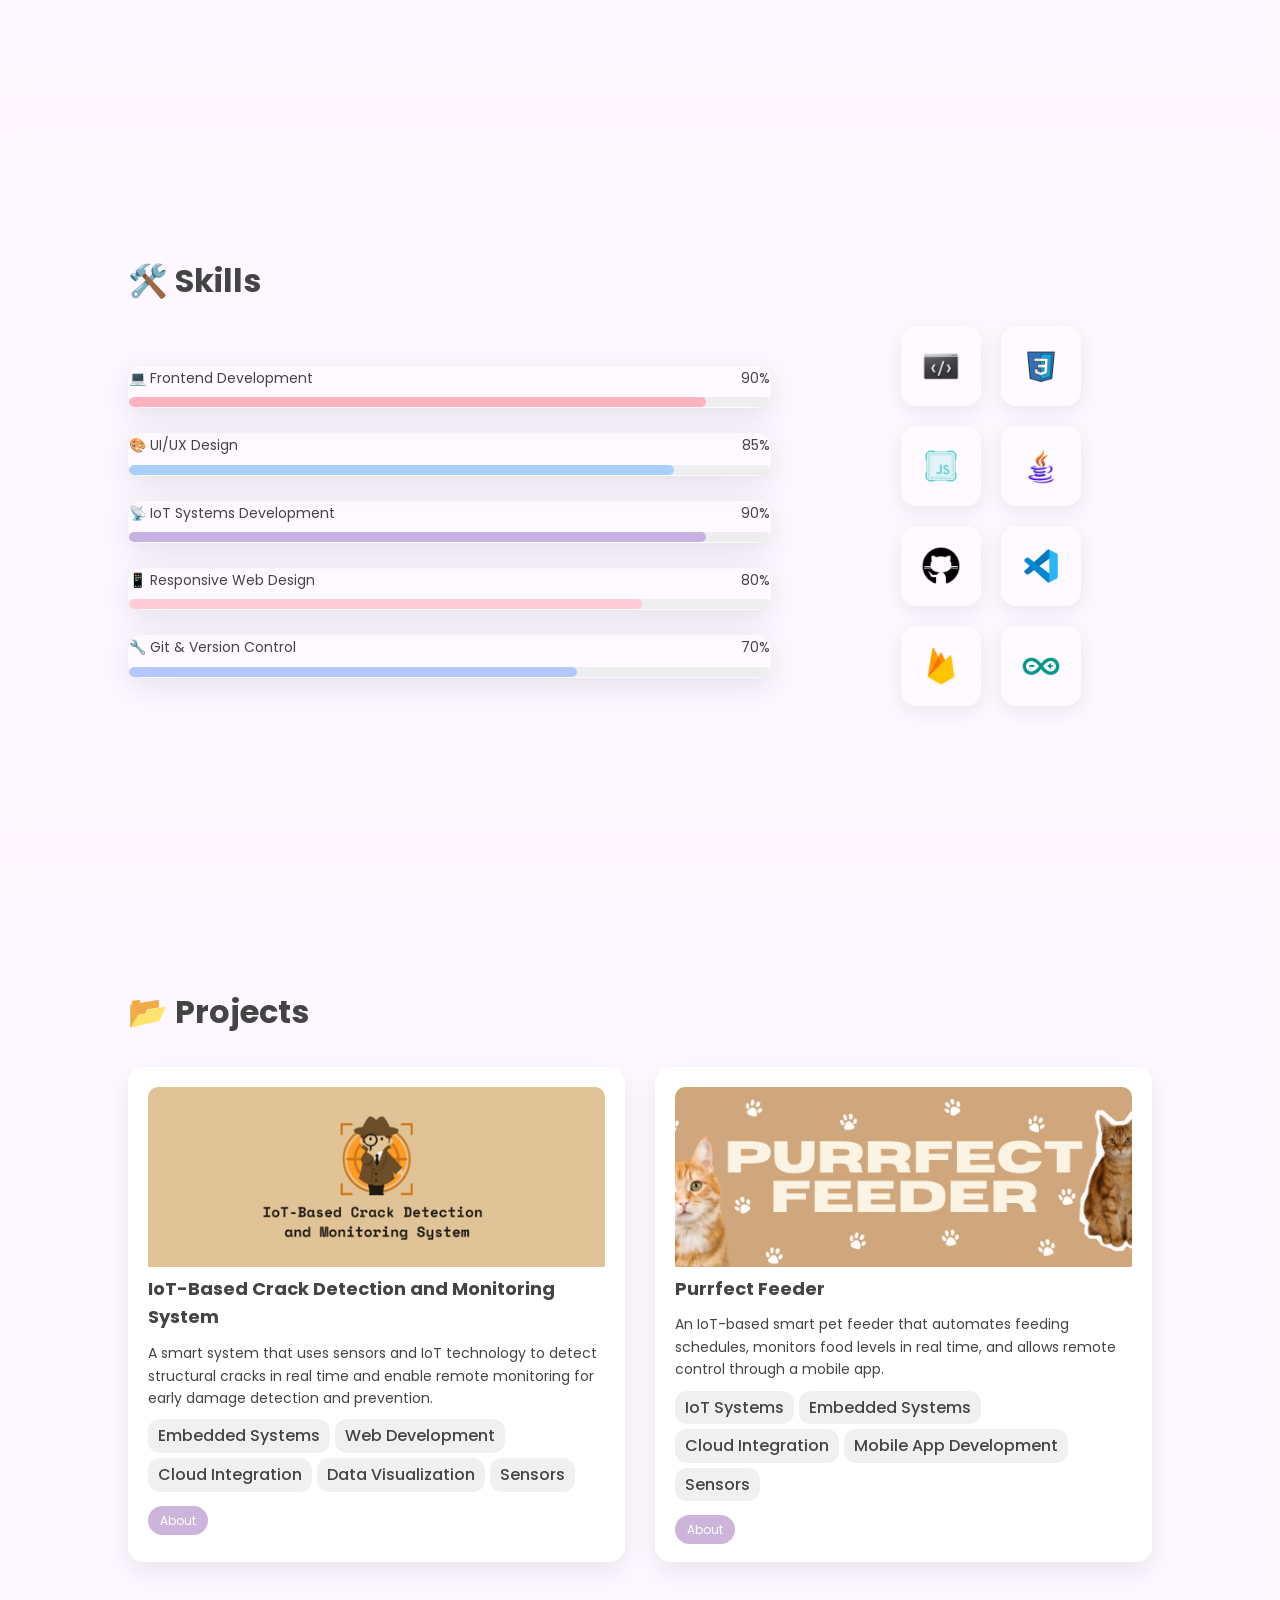
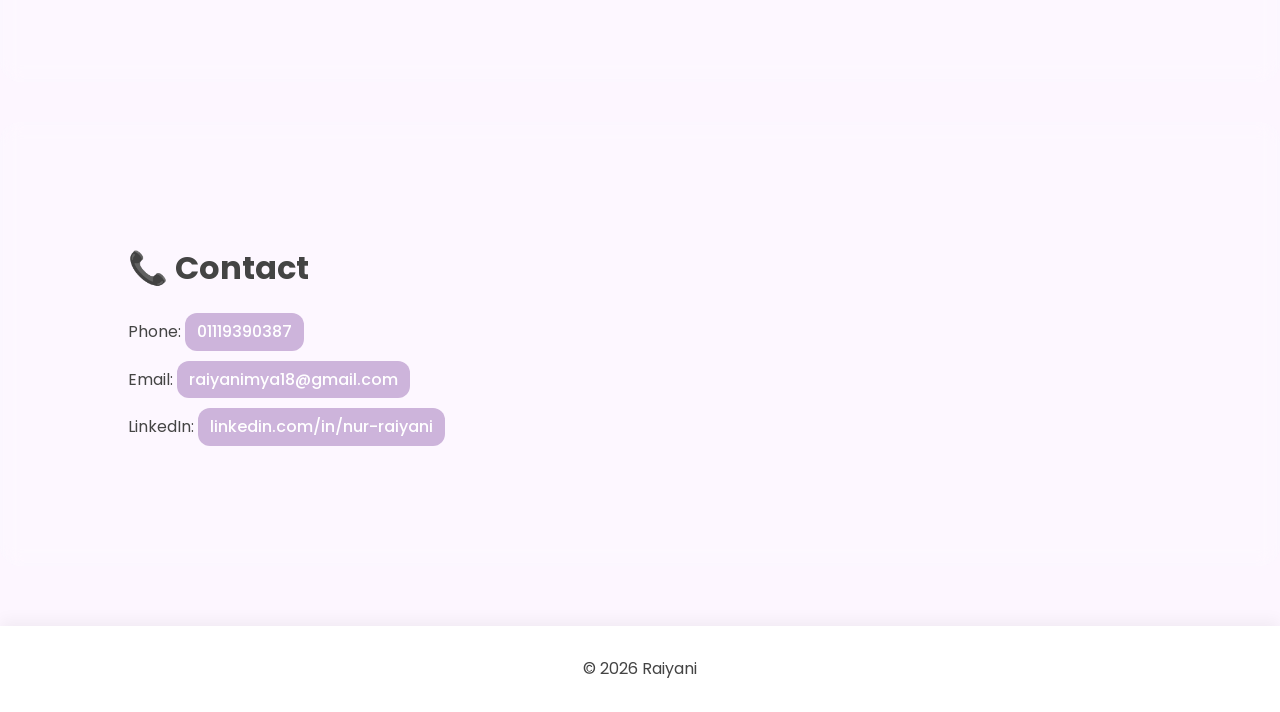
==== commit a6de69a6: "done contact" ====
--- a/index.html
+++ b/index.html
@@ -207,11 +207,11 @@
 
 <!-- CONTACT -->
 <section id="contact">
-
-<h2>📞 Contact</h2>
-
-<p>Email: your@email.com</p>
-
+  <h2>📞 Contact</h2>
+
+  <p>Phone: <a href="tel:01119390387" class="contact-link">01119390387</a></p>
+  <p>Email: <a href="mailto:raiyanimya18@gmail.com" class="contact-link">raiyanimya18@gmail.com</a></p>
+  <p>LinkedIn: <a href="https://www.linkedin.com/in/nur-raiyani-004656225/" target="_blank" class="contact-link">linkedin.com/in/nur-raiyani</a></p>
 </section>
 
 
--- a/style.css
+++ b/style.css
@@ -82,6 +82,23 @@
 border-radius:50%;
 border:6px solid white;
 box-shadow:0 10px 30px rgba(0,0,0,0.15);
+}
+
+/* PROJECT DETAILS PAGE (project1.html) */
+#project-details .about-container {
+  align-items: flex-start;
+}
+
+#project-details .about-text {
+  width: 100%;
+  text-align: left;
+}
+
+#project-details .project-detail-image {
+  display: block;
+  margin: 20px auto 0;
+  max-width: 100%;
+  height: auto;
 }
 
 /* SKILLS */
@@ -269,6 +286,21 @@
 
 /* CONTACT & FOOTER */
 #contact p{margin-top:10px;}
+/* Contact links styling */
+.contact-link {
+  display: inline-block;
+  text-decoration: none;
+  background: #cdb4db;
+  color: white;
+  padding: 6px 12px;
+  border-radius: 12px;
+  transition: 0.3s;
+  font-weight: 500;
+}
+
+.contact-link:hover {
+  background: #a2d2ff;
+}
 footer{text-align:center;padding:30px;background:white;margin-top:60px;box-shadow:0 -5px 15px rgba(0,0,0,0.05);}
 
 /* CURSOR */
@@ -291,6 +323,10 @@
     flex-direction:column;
     text-align:center;
   }
+  #project-details .about-container{
+    text-align:left;
+    align-items:flex-start;
+  }
   .about-image img{
     margin-top:20px;
     width:200px;
